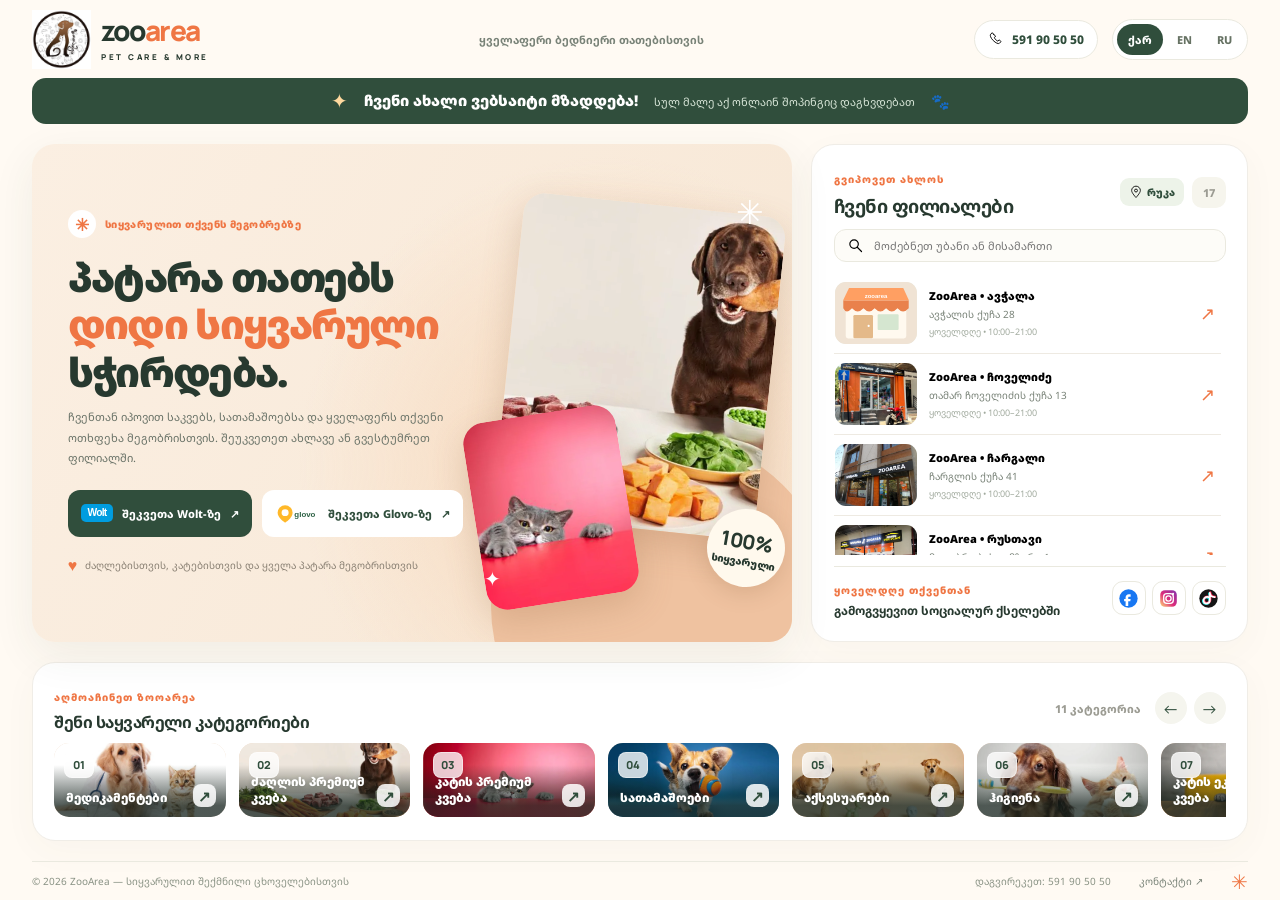
==== index.html @ 5a91c35e "mm" ====
<!doctype html>
<html lang="ka">
<head>
  <meta charset="UTF-8" />
  <meta name="viewport" content="width=device-width, initial-scale=1, viewport-fit=cover" />
  <meta name="theme-color" content="#fffaf3" />
  <meta name="description" content="ZooArea — ყველაფერი თქვენი შინაური ცხოველებისთვის. იპოვეთ ფილიალი და შეუკვეთეთ Wolt-ის ან Glovo-ს მეშვეობით." />
  <title>ZooArea • ზოოარეა — ახალი ვებსაიტი მზადდება</title>
  <link rel="icon" href="assets/img/favicon.svg" type="image/svg+xml" />
  <link rel="preconnect" href="https://fonts.googleapis.com" />
  <link rel="preconnect" href="https://fonts.gstatic.com" crossorigin />
  <link href="https://fonts.googleapis.com/css2?family=Manrope:wght@400;500;600;700;800&family=Noto+Sans+Georgian:wght@400;500;600;700;800;900&display=swap" rel="stylesheet" />
  <!-- Prioritize above-the-fold images. Other photos load only when visible. -->
  <link rel="preload" href="assets/categories/dog-premium.webp" as="image" type="image/webp" fetchpriority="high" />
  <link rel="preload" href="assets/brand/logo-transparent.webp" as="image" type="image/webp" />
  <link rel="stylesheet" href="assets/css/global.css" />
  <script src="assets/js/data.js" defer></script>
  <script src="assets/js/branch-photos.js" defer></script>
  <script src="assets/js/app.js" defer></script>
</head>
<body>
  <div class="preloader" id="preloader" role="status" aria-label="ZooArea იტვირთება">
    <div class="preloader-card"><img src="assets/brand/logo-transparent.webp" width="75" height="75" alt="" /><strong>zoo<span>area</span></strong><small data-i18n="loading">ბედნიერი თათები უკვე მოდიან...</small><div class="loading-track"><div class="loading-progress"></div></div></div>
  </div>
  <div class="page-shell" id="home">
    <!-- Header: old layout, genuine brand logo and preserved KA/EN/RU switcher. -->
    <header class="header">
      <a class="brand" href="#home" aria-label="ZooArea — მთავარი">
        <img class="brand-image" src="assets/brand/logo-transparent.webp" alt="ZooArea ლოგო" width="59" height="59" decoding="async" fetchpriority="high" />
        <span class="brand-name"><strong>zoo<span>area</span></strong><small>PET CARE & MORE</small></span>
      </a>
      <p class="header-caption" data-i18n="headerCaption">ყველაფერი ბედნიერი თათებისთვის</p>
      <div class="header-actions">
        <a class="header-phone" href="tel:+995591905050" aria-label="დაგვირეკეთ ნომერზე 591 90 50 50"><img src="assets/icons/phone.svg" alt="" class="ui-icon" /> <span>591 90 50 50</span></a>
        <div class="language" role="group" aria-label="Language">
          <button type="button" data-lang="ka" class="active" aria-pressed="true">ქარ</button>
          <button type="button" data-lang="en" aria-pressed="false">EN</button>
          <button type="button" data-lang="ru" aria-pressed="false">RU</button>
        </div>
      </div>
    </header>

    <!-- Announcement is now a dedicated prominent block, not a subtle header pill. -->
    <div class="announcement" role="status">
      <span class="announcement-icon" aria-hidden="true">✦</span>
      <strong data-i18n="announcement">ჩვენი ახალი ვებსაიტი მზადდება!</strong>
      <span class="announcement-detail" data-i18n="announcementDetail">სულ მალე აქ ონლაინ შოპინგიც დაგხვდებათ</span>
      <span class="announcement-paw" aria-hidden="true">🐾</span>
    </div>

    <main class="main" id="mainContent">
      <!-- Preserves the original old site's left hero / right branches composition. -->
      <section class="hero" aria-labelledby="heroTitle">
        <div class="hero-copy">
          <div class="eyebrow"><span class="eyebrow-symbol">✳</span><span data-i18n="eyebrow">სიყვარულით თქვენს მეგობრებზე</span></div>
          <h1 id="heroTitle" data-i18n-html="heroTitle">პატარა თათებს <em>დიდი სიყვარული</em> სჭირდება.</h1>
          <p class="lead" data-i18n="heroDescription">ჩვენთან იპოვით საკვებს, სათამაშოებსა და ყველაფერს თქვენი ოთხფეხა მეგობრისთვის. შეუკვეთეთ ახლავე ან გვესტუმრეთ ფილიალში.</p>
          <div class="delivery">
            <a class="cta cta-wolt" id="woltHero" href="https://wolt.com/ka/geo/tbilisi/brand/zooarea" target="_blank" rel="noopener noreferrer">
              <img class="wolt-logo" src="assets/icons/wolt.svg" alt="Wolt" loading="lazy" />
              <span data-i18n="woltOrder">შეკვეთა Wolt-ზე</span><span aria-hidden="true">↗</span>
            </a>
            <a class="cta cta-glovo" id="glovoHero" href="https://glovoapp.com/ka/ge/tbilisi/stores/zooarea-tbi" target="_blank" rel="noopener noreferrer">
              <img class="glovo-logo" src="assets/icons/glovo.svg" alt="Glovo" loading="lazy" />
              <span data-i18n="glovoOrder">შეკვეთა Glovo-ზე</span><span aria-hidden="true">↗</span>
            </a>
          </div>
          <div class="hero-note"><span aria-hidden="true">♥</span><span data-i18n="heroNote">ძაღლებისთვის, კატებისთვის და ყველა პატარა მეგობრისთვის</span></div>
        </div>
        <div class="hero-art" aria-label="ძაღლისა და კატის ფოტოები">
          <div class="hero-orb"></div>
          <img class="hero-dog" src="assets/categories/dog-premium.webp" alt="ძაღლი" loading="eager" decoding="async" fetchpriority="high" width="390" height="390" />
          <img class="hero-cat" src="assets/categories/cat-premium.webp" alt="კატა" loading="eager" decoding="async" width="390" height="390" />
          <span class="hero-star one" aria-hidden="true">✳</span>
          <span class="hero-star two" aria-hidden="true">✦</span>
          <div class="hero-sticker"><strong>100%</strong><small data-i18n="sticker">სიყვარული</small></div>
        </div>
      </section>

      <!-- Branches are no longer chips: each entry shows a photo, address and details. -->
      <aside class="directory" id="branches" aria-labelledby="branchesTitle">
        <div class="panel-heading">
          <div><span class="section-kicker" data-i18n="branchesKicker">გვიპოვეთ ახლოს</span><h2 id="branchesTitle" data-i18n="branchesTitle">ჩვენი ფილიალები</h2></div>
          <div class="directory-heading-actions"><button type="button" id="directoryMap" class="directory-map" data-i18n-title="viewMap" title="რუკის ნახვა"><img class="ui-icon" src="assets/icons/map.svg" alt="" /><span data-i18n="mapShort">რუკა</span></button><span id="branchCount" class="branch-count">21</span></div>
        </div>
        <label class="branch-search"><img src="assets/icons/search.svg" class="ui-icon" alt="" /><input id="branchSearch" type="search" autocomplete="off" data-i18n-placeholder="branchSearch" placeholder="მოძებნეთ უბანი ან მისამართი" aria-label="ფილიალის ძებნა" /></label>
        <div class="branch-scroll" id="branchList" tabindex="0" aria-label="ფილიალების ჩამონათვალი, შიდა სქროლით"></div>
        <div class="directory-bottom">
          <div><span class="section-kicker" data-i18n="socialKicker">ყოველდღე თქვენთან</span><h3 data-i18n="followUs">გამოგვყევით სოციალურ ქსელებში</h3></div>
          <div class="social-icons">
            <a href="https://www.facebook.com/zooarea.ge" id="facebook" target="_blank" rel="noopener noreferrer" aria-label="Facebook"><img src="assets/icons/facebook.svg" alt="" /></a>
            <a href="https://www.instagram.com/zooarea.ge/" id="instagram" target="_blank" rel="noopener noreferrer" aria-label="Instagram"><img src="assets/icons/instagram.svg" alt="" /></a>
            <a href="https://www.tiktok.com/@zooarea" id="tiktok" target="_blank" rel="noopener noreferrer" aria-label="TikTok"><img src="assets/icons/tiktok.svg" alt="" /></a>
          </div>
        </div>
      </aside>

      <!-- Replaces four demo products with all eleven supplied category photos. -->
      <section class="products" id="categories" aria-labelledby="categoriesTitle">
        <div class="panel-heading categories-heading">
          <div><span class="section-kicker" data-i18n="categoriesKicker">აღმოაჩინეთ ზოოარეა</span><h2 id="categoriesTitle" data-i18n="categoriesTitle">შენი საყვარელი კატეგორიები</h2></div>
          <div class="carousel-controls">
            <span class="categories-count" id="categoryCount">11 კატეგორია</span>
            <button type="button" id="categoryPrev" aria-label="წინა კატეგორიები">←</button>
            <button type="button" id="categoryNext" aria-label="შემდეგი კატეგორიები">→</button>
          </div>
        </div>
        <div class="category-track" id="categoryTrack" tabindex="0" aria-label="კატეგორიების ჰორიზონტალური სქროლი"></div>
      </section>
    </main>

    <footer class="footer">
      <span>© <span id="year"></span> ZooArea <span data-i18n="copyright">— სიყვარულით შექმნილი ცხოველებისთვის</span></span>
      <div class="footer-links"><a href="tel:+995591905050" data-i18n="phoneAction">დაგვირეკეთ: 591 90 50 50</a><button type="button" id="footerContact" data-i18n="contact">კონტაქტი ↗</button><span class="footer-paw">✳</span></div>
    </footer>

    <nav class="mobile-tabs" aria-label="მობილური ნავიგაცია">
      <button type="button" class="active" data-tab="home"><span aria-hidden="true">⌂</span><small data-i18n="tabHome">მთავარი</small></button>
      <button type="button" data-tab="categories"><img class="tab-icon" src="assets/icons/grid.svg" alt="" /><small data-i18n="tabCategories">კატეგორიები</small></button>
      <button type="button" data-tab="branches"><img class="tab-icon" src="assets/icons/map.svg" alt="" /><small data-i18n="tabBranches">ფილიალები</small></button>
      <button type="button" data-tab="contact"><img class="tab-icon" src="assets/icons/phone.svg" alt="" /><small data-i18n="tabContact">კონტაქტი</small></button>
    </nav>
    <section class="mobile-panel" id="mobilePanel" aria-labelledby="mobilePanelTitle" hidden>
      <div class="mobile-panel-head"><h2 id="mobilePanelTitle"></h2><button type="button" id="closeMobilePanel" aria-label="დახურვა">✕</button></div>
      <div id="mobilePanelBody" class="mobile-panel-body"></div>
    </section>
  </div>

  <!-- Decorative walking mascot: ignores pointer events and honors reduced-motion. -->
  <div class="mascot-path" aria-hidden="true"><div class="mascot-walker"><svg viewBox="0 0 130 98" aria-hidden="true">
<ellipse cx="62" cy="91" rx="50" ry="4" fill="#294338" opacity=".16"/>
<g class="dog-tail"><path d="M32 46 Q6 42 8 21" fill="none" stroke="#c58045" stroke-width="12" stroke-linecap="round"/><path d="M8 21q2-8 11-7" fill="none" stroke="#eaa660" stroke-width="5" stroke-linecap="round"/></g>
<g class="dog-leg leg-back"><rect x="35" y="67" width="13" height="24" rx="6" fill="#b97b45"/><ellipse cx="40" cy="88" rx="10" ry="5" fill="#a66639"/></g>
<g class="dog-leg leg-front"><rect x="81" y="68" width="13" height="24" rx="6" fill="#c78d4c"/><ellipse cx="90" cy="89" rx="10" ry="5" fill="#b8763c"/></g>
<ellipse cx="62" cy="58" rx="41" ry="28" fill="#d79a58"/><ellipse cx="67" cy="60" rx="26" ry="18" fill="#edb577" opacity=".9"/>
<path d="M86 36 105 21q15-1 20 12l-2 27q-8 19-25 15l-14-13Z" fill="#dfa76a"/>
<path d="M91 29q-14-15-21-3-2 19 14 24Z" fill="#a36b40"/><path d="M111 26q12-14 18-7 4 12-8 21Z" fill="#a36b40"/>
<ellipse cx="119" cy="55" rx="12" ry="8" fill="#f2c995"/><circle cx="126" cy="50" r="5" fill="#45362c"/>
<circle cx="109" cy="39" r="3.6" fill="#342922"/><circle cx="110" cy="38" r="1" fill="white"/>
<path d="m115 61 3 3 5-3" stroke="#6a4733" stroke-width="2" fill="none" stroke-linecap="round"/>
<path d="M86 43q9 9 13 21" stroke="#428b75" stroke-width="6" stroke-linecap="round"/><circle cx="96" cy="58" r="6" fill="#f4c75d" stroke="#dbaf35" stroke-width="1.5"/><path d="M94 58h4" stroke="#b18a29" stroke-width="1.5"/>
<g class="dog-leg leg-back"><path d="M48 74v15" stroke="#c18a4f" stroke-width="11" stroke-linecap="round"/></g>
<g class="dog-leg leg-front"><path d="M83 75v14" stroke="#dba164" stroke-width="11" stroke-linecap="round"/></g>
</svg></div></div>
  <!-- Multiple photos are shown here after they are added to assets/branches/{id}. -->
  <dialog id="branchDialog" class="branch-dialog" aria-labelledby="dialogTitle">
    <button type="button" class="dialog-close" id="closeBranchDialog" aria-label="დახურვა">✕</button>
    <div class="dialog-photo"><img id="dialogImage" alt="ფილიალის ფოტო" /><button type="button" class="gallery-arrow gallery-prev" id="photoPrev" aria-label="წინა ფოტო">‹</button><button type="button" class="gallery-arrow gallery-next" id="photoNext" aria-label="შემდეგი ფოტო">›</button><span id="photoCount"></span></div>
    <div class="dialog-thumbs" id="dialogThumbs" aria-label="ფილიალის ფოტოგალერეა"></div>
    <div class="dialog-copy"><span class="section-kicker" data-i18n="branchDetail">ZOOAREA • ფილიალი</span><h2 id="dialogTitle"></h2><p id="dialogAddress"></p><p class="dialog-photo-note" id="photoNotice" hidden></p><div class="dialog-actions"><button type="button" id="toggleInlineMap" class="inline-map-button" aria-expanded="false" aria-controls="dialogMapPanel"><img src="assets/icons/map.svg" class="ui-icon" alt="" /><span data-i18n="mapPreview">რუკის ჩვენება</span></button><a id="dialogMap" href="#" target="_blank" rel="noopener noreferrer" data-i18n="openMap">Google Maps ↗</a><a id="dialogPhone" href="#" data-i18n="callBranch">დარეკვა ↗</a></div><div class="inline-map-panel" id="dialogMapPanel" hidden><iframe id="dialogMapFrame" title="Google Maps — ფილიალის მდებარეობა" loading="lazy" referrerpolicy="no-referrer-when-downgrade" allowfullscreen></iframe><p data-i18n="mapHint">თუ რუკა არ ჩაიტვირთა, გახსენით Google Maps ბმულით.</p></div><small id="dialogHours">ყოველდღე • 10:00–21:00</small></div>
  </dialog>
  <dialog id="categoryDialog" class="category-dialog" aria-labelledby="categoryDialogTitle">
    <button type="button" id="closeCategoryDialog" class="dialog-close" aria-label="დახურვა">✕</button>
    <img id="categoryDialogImage" class="category-dialog-image" alt="" loading="lazy" decoding="async" />
    <div class="category-dialog-copy"><span class="section-kicker" data-i18n="categoriesKicker">აღმოაჩინეთ ზოოარეა</span><h2 id="categoryDialogTitle"></h2><p data-i18n="categoryDescription">შეარჩიეთ პროდუქცია ჩვენს ფილიალებში ან მიტანის პლატფორმებზე.</p><div class="category-dialog-actions"><a id="categoryWoltLink" target="_blank" rel="noopener noreferrer" data-i18n="orderWolt">Wolt-ზე</a><a id="categoryGlovoLink" target="_blank" rel="noopener noreferrer" data-i18n="orderGlovo">Glovo-ზე</a></div></div>
  </dialog>
  <dialog id="contactDialog" class="contact-dialog" aria-labelledby="contactTitle">
    <button type="button" class="dialog-close" id="closeContactDialog" aria-label="დახურვა">✕</button>
    <span class="section-kicker">ZOOAREA</span><h2 id="contactTitle" data-i18n="contactTitle">დაგვიკავშირდით</h2>
    <p data-i18n="contactDescription">შეგიძლიათ დაგვიკავშირდეთ, მოგვწეროთ ან შეუკვეთოთ სასურველი პროდუქტები.</p>
    <div class="contact-hours"><img class="ui-icon" src="assets/icons/clock.svg" alt="" /><span data-i18n="contactHours">ფილიალების სამუშაო საათები: ყოველდღე 10:00–21:00</span></div>
    <div id="contactLinks" class="contact-links"></div>
  </dialog>
</body>
</html>
---- assets/css/global.css ----
/*
 * ZooArea landing page — global theme and component styles.
 * Change colors, fonts and radii here. Plain CSS-compatible SCSS: no build needed.
 * After editing this file, run: cp assets/scss/global.scss assets/css/global.css
 */
:root {
  --cream: #fffaf3;
  --paper: #ffffff;
  --ink: #27392f;
  --muted: #788277;
  --orange: #fa9b62;
  --orange-deep: #ef7644;
  --green: #304e3c;
  --mint: #e4f1df;
  --line: #eae9df;
  --soft-peach: #f9e9d9;
  --shadow: 0 14px 44px rgba(47, 68, 45, .075);
  --radius: 23px;
  --font: 'Noto Sans Georgian', 'Manrope', sans-serif;
  --space: clamp(13px, 1.55vw, 25px);
}

/* Reset, focus and one-screen dashboard frame */
* { box-sizing: border-box; }
html, body { width: 100%; height: 100%; margin: 0; overflow: hidden; }
body { background: #e9eade; color: var(--ink); font-family: var(--font); -webkit-font-smoothing: antialiased; }
button, input { font: inherit; }
button { border: none; cursor: pointer; }
a { color: inherit; text-decoration: none; }
button:focus-visible, a:focus-visible, input:focus-visible, [tabindex]:focus-visible {
  outline: 3px solid var(--orange-deep);
  outline-offset: 2px;
}
[hidden] { display: none !important; }
.page-shell {
  width: min(1760px, 100%);
  height: 100dvh;
  min-height: 0;
  margin: 0 auto;
  padding: 0 clamp(15px, 2.5vw, 44px);
  display: flex;
  flex-direction: column;
  overflow: hidden;
  background: var(--cream);
  box-shadow: var(--shadow);
}

/* Brand and top-level status */
.header {
  height: 78px;
  flex: 0 0 78px;
  display: flex;
  align-items: center;
  justify-content: space-between;
  gap: 16px;
}
.brand { display: flex; align-items: center; gap: 10px; min-width: 0; }
.brand-image { width: 59px; height: 59px; object-fit: contain; flex: 0 0 auto; }
.brand-name { display: flex; flex-direction: column; }
.brand-name strong {
  font-family: 'Manrope', sans-serif;
  font-size: 28px;
  font-weight: 800;
  letter-spacing: -1.9px;
  line-height: 1;
}
.brand-name strong span { color: var(--orange-deep); }
.brand-name small { font: 800 8px 'Manrope', sans-serif; letter-spacing: 2.5px; margin-top: 7px; }
.header-caption { margin: 0; font-size: 11px; font-weight: 700; color: var(--muted); }
.header-actions { display: flex; align-items: center; gap: 14px; }
.header-phone {
  font-size: 12px;
  font-weight: 800;
  color: var(--green);
  border: 1px solid var(--line);
  border-radius: 22px;
  background: white;
  padding: 10px 13px;
  white-space: nowrap;
}
.language { display: flex; gap: 3px; padding: 4px; border-radius: 22px; border: 1px solid var(--line); background: white; }
.language button { padding: 8px 11px; background: transparent; color: #667263; border-radius: 18px; font-size: 11px; font-weight: 800; }
.language button.active { background: var(--green); color: white; }
.announcement {
  background: var(--green);
  color: white;
  flex: 0 0 auto;
  min-height: 46px;
  padding: 10px 20px;
  border-radius: 14px;
  display: flex;
  align-items: center;
  justify-content: center;
  gap: 16px;
  text-align: center;
}
.announcement-icon { color: #ffd99f; font-size: 20px; line-height: 1; }
.announcement strong { font-size: clamp(12px, 1.16vw, 18px); font-weight: 900; line-height: 1.3; }
.announcement-detail { font-size: 11px; color: #d8e6d8; }
.announcement-paw { font-size: 15px; }

/* Main layout, unchanged concept from the first version */
.main {
  flex: 1;
  min-height: 0;
  display: grid;
  grid-template-columns: minmax(0, 1.27fr) minmax(315px, .73fr);
  grid-template-rows: minmax(0, 1fr) minmax(165px, .36fr);
  gap: var(--space);
  padding: var(--space) 0;
}
.hero {
  min-width: 0;
  min-height: 0;
  border-radius: var(--radius);
  background: linear-gradient(120deg, #fbefe2 0%, #f7e4d3 100%);
  box-shadow: var(--shadow);
  position: relative;
  overflow: hidden;
  display: flex;
  align-items: center;
}
.hero-copy { width: 61%; min-width: 0; padding: 24px 0 24px clamp(23px, 2.8vw, 49px); z-index: 2; position: relative; }
.eyebrow, .section-kicker {
  color: var(--orange-deep);
  text-transform: uppercase;
  font-size: 10px;
  letter-spacing: 1px;
  font-weight: 900;
}
.eyebrow { display: flex; align-items: center; gap: 9px; letter-spacing: .4px; }
.eyebrow-symbol {
  display: grid;
  place-items: center;
  width: 28px;
  height: 28px;
  background: white;
  border-radius: 50%;
  font-size: 17px;
}
.hero h1 {
  font-size: clamp(30px, 3.13vw, 60px);
  font-weight: 900;
  line-height: 1.18;
  letter-spacing: -1.7px;
  margin: 15px 0 12px;
  max-width: 670px;
}
.hero h1 em { color: var(--orange-deep); font-style: normal; }
.lead { color: #6a7368; font-size: clamp(11px, .87vw, 14px); line-height: 1.85; margin: 0; max-width: 385px; }
.delivery { display: flex; flex-wrap: wrap; gap: 10px; margin-top: 21px; }
.cta {
  min-height: 47px;
  padding: 8px 13px;
  border-radius: 12px;
  display: inline-flex;
  align-items: center;
  justify-content: center;
  gap: 9px;
  font-size: 11px;
  font-weight: 800;
  transition: transform .2s, box-shadow .2s;
  white-space: nowrap;
}
.cta:hover { transform: translateY(-2px); box-shadow: 0 8px 20px #344b3525; }
.cta-wolt { color: white; background: var(--green); }
.cta-glovo { color: var(--green); background: white; }
.cta img { width: 32px; height: 29px; flex: 0 0 32px; object-fit: contain; }
.cta .wolt-logo { border-radius: 7px; }
.cta .glovo-logo { width: 44px; height: 23px; flex-basis: 44px; }
.logo-fallback { font-size: 15px; font-family: 'Manrope', sans-serif; letter-spacing: -.5px; }
.hero-note { display: flex; align-items: center; gap: 8px; color: #887f72; font-size: 10px; margin-top: 17px; }
.hero-note > span:first-child { color: var(--orange-deep); font-size: 16px; }
.hero-art { position: absolute; width: 45%; height: 100%; right: 0; top: 0; z-index: 1; pointer-events: none; }
.hero-orb { position: absolute; width: 100%; aspect-ratio: 1; right: -12%; bottom: -27%; background: #efc2a0; border-radius: 50%; }
.hero-dog, .hero-cat { position: absolute; object-fit: cover; border-radius: 22px; box-shadow: 0 12px 35px #8d5f3d3b; }
.hero-dog { z-index: 2; width: 77%; height: 65%; right: 6%; top: 12%; transform: rotate(6deg); object-position: 76% center; }
.hero-cat { z-index: 3; width: 45%; height: 38%; left: 7%; bottom: 8%; transform: rotate(-9deg); object-position: 65% center; }
.hero-star { position: absolute; z-index: 4; color: white; }
.hero-star.one { top: 9%; right: 8%; font-size: 33px; }
.hero-star.two { bottom: 10%; left: 10%; font-size: 20px; }
.hero-sticker {
  position: absolute;
  z-index: 5;
  right: 2%;
  bottom: 11%;
  width: 78px;
  height: 78px;
  border-radius: 50%;
  display: flex;
  justify-content: center;
  align-items: center;
  flex-direction: column;
  transform: rotate(10deg);
  background: #fff9ed;
  box-shadow: 0 6px 22px #7d563332;
}
.hero-sticker strong { font: 900 20px 'Manrope', sans-serif; }
.hero-sticker small { font-size: 10px; font-weight: 900; }

/* Right directory: photo thumbnails with internal vertical scrolling */
.directory, .products {
  min-height: 0;
  overflow: hidden;
  background: var(--paper);
  border: 1px solid #f0ede7;
  border-radius: var(--radius);
  padding: clamp(15px, 1.65vw, 29px);
  box-shadow: 0 10px 35px #474d3a09;
}
.directory { display: flex; flex-direction: column; gap: 11px; }
.panel-heading { display: flex; justify-content: space-between; align-items: center; gap: 10px; }
.panel-heading h2 { font-size: clamp(16px, 1.45vw, 25px); line-height: 1.3; margin: 6px 0 0; letter-spacing: -.5px; }
.branch-count, .categories-count { font-size: 11px; color: #9c9c93; font-weight: 800; }
.branch-count { background: #f6f5ed; border-radius: 10px; padding: 8px 11px; }
.branch-search { display: flex; align-items: center; gap: 8px; border: 1px solid var(--line); border-radius: 12px; padding: 7px 12px; flex: 0 0 auto; background: #fdfcf8; }
.branch-search > span { color: var(--orange-deep); font-size: 22px; line-height: 1; }
.branch-search input { background: transparent; min-width: 0; width: 100%; outline: 0; border: 0; color: var(--ink); font-size: 11px; }
.branch-scroll { min-height: 0; flex: 1; overflow: auto; overscroll-behavior: contain; padding-right: 5px; scrollbar-width: thin; scrollbar-color: #e8c0a1 #fff; }
.branch-card {
  width: 100%;
  min-height: 78px;
  display: flex;
  align-items: center;
  gap: 12px;
  padding: 9px 6px 9px 1px;
  text-align: left;
  background: white;
  border-bottom: 1px solid #eeeae2;
}
.branch-card:hover { background: #fffaf5; }
.branch-picture { display: block; width: 82px; height: 62px; flex: 0 0 82px; overflow: hidden; border-radius: 11px; background: #e7ede3; }
.branch-picture img { width: 100%; height: 100%; display: block; object-fit: cover; }
.branch-card-info { flex: 1; min-width: 0; display: block; }
.branch-card-info strong { display: block; font-size: 11px; line-height: 1.4; font-weight: 900; overflow: hidden; text-overflow: ellipsis; white-space: nowrap; }
.branch-address { display: block; font-size: 10px; color: var(--muted); margin: 4px 0; overflow: hidden; text-overflow: ellipsis; white-space: nowrap; }
.branch-card-info small { display: block; font-size: 9px; color: #a1aa9e; }
.branch-card-arrow { font-size: 18px; color: var(--orange-deep); }
.empty-state { font-size: 12px; color: var(--muted); line-height: 1.7; }
.directory-bottom { display: flex; align-items: center; justify-content: space-between; border-top: 1px solid var(--line); padding-top: 10px; gap: 10px; }
.directory-bottom h3 { margin: 4px 0 0; font-size: 12px; line-height: 1.4; }
.social-icons { display: flex; gap: 6px; }
.social-icons a { flex: 0 0 30px; height: 30px; width: 30px; display: grid; place-items: center; border: 1px solid var(--line); border-radius: 10px; color: var(--green); font-size: 17px; }
.social-icons a:hover { color: white; background: var(--orange-deep); }

/* Bottom category carousel, with user-provided photos */
.products { grid-column: 1 / -1; display: flex; flex-direction: column; gap: 10px; }
.categories-heading h2 { font-size: clamp(15px, 1.26vw, 21px); }
.carousel-controls { display: flex; gap: 7px; align-items: center; }
.categories-count { margin-right: 7px; }
.carousel-controls button { background: #f5f5ee; border-radius: 50%; width: 32px; height: 32px; font-size: 17px; color: var(--green); }
.carousel-controls button:hover { background: #e9eee5; }
.category-track { display: flex; min-width: 0; min-height: 0; flex: 1; gap: 12px; overflow-x: auto; overflow-y: hidden; scroll-snap-type: x mandatory; scrollbar-width: thin; scrollbar-color: #f0c9a5 transparent; padding-bottom: 2px; }
.category-card { position: relative; flex: 0 0 clamp(152px, 13.4vw, 215px); min-width: 0; border-radius: 15px; overflow: hidden; background: #f9eee6; scroll-snap-align: start; }
.category-card img { width: 100%; height: 100%; display: block; object-fit: cover; transition: transform .3s; }
.category-card:hover img { transform: scale(1.05); }
.category-card::after { content: ''; position: absolute; inset: 43% 0 0; background: linear-gradient(transparent, rgba(22, 32, 23, .76)); pointer-events: none; }
.category-name { position: absolute; bottom: 9px; left: 11px; right: 11px; color: white; font-size: 11px; font-weight: 900; line-height: 1.35; z-index: 1; text-shadow: 0 1px 4px #14271b40; }

/* Footer and mobile navigation */
.footer { flex: 0 0 39px; display: flex; justify-content: space-between; align-items: center; gap: 12px; border-top: 1px solid var(--line); font-size: 10px; color: #899284; }
.footer-links { display: flex; gap: 22px; align-items: center; }
.footer-links button { background: transparent; color: var(--muted); font-size: 10px; }
.footer-links a:hover, .footer-links button:hover { color: var(--orange-deep); }
.footer-paw { color: var(--orange-deep); font-size: 20px; }
.mobile-tabs, .mobile-panel { display: none; }

/* Detailed store photos dialog */
.branch-dialog, .contact-dialog {
  position: fixed;
  padding: 0;
  border: 0;
  width: min(670px, calc(100% - 28px));
  max-height: min(90dvh, 850px);
  overflow-y: auto;
  border-radius: 23px;
  color: var(--ink);
  background: var(--cream);
  box-shadow: 0 28px 95px #15291c60;
}
.branch-dialog::backdrop, .contact-dialog::backdrop { background: rgba(26, 44, 33, .65); backdrop-filter: blur(5px); }
.dialog-close { position: absolute; top: 13px; right: 14px; z-index: 4; width: 35px; height: 35px; border-radius: 50%; background: white; font-size: 16px; box-shadow: 0 5px 12px #26351b25; }
.dialog-photo { position: relative; height: clamp(200px, 34vh, 340px); background: #edf0e6; overflow: hidden; }
.dialog-photo > img { width: 100%; height: 100%; display: block; object-fit: cover; }
.dialog-photo > span { position: absolute; bottom: 12px; right: 16px; color: var(--ink); font-size: 11px; font-weight: 800; background: white; border-radius: 18px; padding: 6px 12px; }
.gallery-arrow { position: absolute; top: 50%; transform: translateY(-50%); width: 38px; height: 38px; background: #fffef7e8; border-radius: 50%; font-size: 26px; z-index: 2; }
.gallery-prev { left: 11px; }
.gallery-next { right: 11px; }
.dialog-thumbs { display: flex; align-items: center; gap: 9px; overflow-x: auto; padding: 13px 23px 2px; }
.gallery-thumb { flex: 0 0 85px; height: 64px; overflow: hidden; border-radius: 11px; border: 3px solid transparent; padding: 0; background: #f1efe8; }
.gallery-thumb.selected { border-color: var(--orange-deep); }
.gallery-thumb img { width: 100%; height: 100%; display: block; object-fit: cover; }
.dialog-copy { padding: 18px 25px 26px; }
.dialog-copy h2 { font-size: clamp(20px, 2.4vw, 27px); margin: 6px 0 7px; }
.dialog-copy > p { color: var(--muted); font-size: 13px; line-height: 1.6; margin: 0 0 13px; }
.dialog-copy .dialog-photo-note { background: #fff0df; color: #806247; padding: 9px 12px; border-radius: 10px; font-size: 11px; }
.dialog-actions { display: flex; gap: 10px; flex-wrap: wrap; margin: 15px 0; }
.dialog-actions a { background: var(--green); color: white; font-size: 12px; font-weight: 800; padding: 12px 15px; border-radius: 10px; }
.dialog-actions a:last-child { background: white; color: var(--green); border: 1px solid var(--line); }
.dialog-copy small { color: var(--muted); font-size: 11px; }
.contact-dialog { padding: 26px; width: min(480px, calc(100% - 28px)); }
.contact-dialog h2 { margin: 8px 0; font-size: 25px; }
.contact-dialog > p { font-size: 13px; color: var(--muted); line-height: 1.75; }
.contact-links { display: grid; gap: 8px; }
.contact-link { border: 1px solid var(--line); border-radius: 12px; padding: 12px 15px; font-size: 12px; font-weight: 800; background: white; }
.contact-link:hover { background: #f7e9dc; }

/* Medium desktops */
@media (max-width: 1220px) {
  .main { grid-template-columns: minmax(0, 1.12fr) minmax(305px, .88fr); }
  .hero-copy { width: 67%; }
  .hero-art { width: 43%; }
  .hero h1 { font-size: clamp(28px, 3.1vw, 44px); }
  .cta { font-size: 10px; padding: 8px 10px; gap: 6px; }
  .hero-dog { width: 88%; right: -6%; }
  .hero-cat { width: 54%; left: 2%; }
  .directory { padding: 17px; }
}

/* Low desktop screens still remain one-screen, with internal lists. */
@media (min-width: 901px) and (max-height: 740px) {
  .header { height: 62px; flex-basis: 62px; }
  .brand-image { height: 46px; width: 46px; }
  .brand-name strong { font-size: 24px; }
  .announcement { min-height: 38px; padding: 7px 15px; }
  .main { grid-template-rows: minmax(0, 1fr) minmax(129px, .36fr); gap: 11px; padding: 11px 0; }
  .hero h1 { font-size: clamp(27px, 2.8vw, 42px); margin: 9px 0 8px; }
  .hero-copy { padding-top: 12px; padding-bottom: 12px; }
  .delivery { margin-top: 12px; }
  .hero-note { display: none; }
  .products { padding: 12px 15px; gap: 8px; }
  .directory { gap: 7px; }
  .directory-bottom { padding-top: 7px; }
  .footer { flex-basis: 29px; }
}

/* Tablets: switch to first version's mobile navigation and overlay panels. */
@media (max-width: 900px) {
  .page-shell { padding: 0 18px; }
  .header-caption, .header-phone { display: none; }
  .header { flex-basis: 69px; height: 69px; }
  .main { display: flex; flex-direction: column; gap: 12px; padding: 12px 0 0; }
  .directory { display: none; }
  .hero { flex: 1; }
  .hero-copy { width: 61%; padding-left: 35px; }
  .hero-art { width: 43%; }
  .hero h1 { font-size: clamp(31px, 5vw, 52px); }
  .hero-note { display: none; }
  .products { flex: 0 0 155px; padding: 13px 17px; }
  .category-card { flex-basis: 166px; }
  .footer { flex: 0 0 28px; }
  .footer-links { display: none; }
  .mobile-tabs {
    flex: 0 0 67px;
    margin: 0 -18px;
    display: grid;
    grid-template-columns: repeat(4, 1fr);
    align-items: center;
    border-top: 1px solid var(--line);
    padding: 3px 18px max(3px, env(safe-area-inset-bottom));
  }
  .mobile-tabs button { display: flex; flex-direction: column; gap: 3px; align-items: center; justify-content: center; background: transparent; color: #98a398; }
  .mobile-tabs button span { font-size: 21px; line-height: 1; }
  .mobile-tabs button small { font-size: 9px; font-weight: 900; }
  .mobile-tabs button.active { color: var(--orange-deep); }
  .mobile-panel:not([hidden]) {
    z-index: 11;
    position: fixed;
    inset: 125px 0 68px;
    display: flex;
    flex-direction: column;
    background: var(--cream);
    padding: 22px clamp(18px, 5vw, 50px);
    min-height: 0;
  }
  .mobile-panel-head { display: flex; justify-content: space-between; align-items: center; margin-bottom: 15px; }
  .mobile-panel-head h2 { font-size: 23px; margin: 0; }
  .mobile-panel-head button { height: 34px; width: 34px; border-radius: 50%; background: #f0ede5; }
  .mobile-panel-body { min-height: 0; overflow-y: auto; overscroll-behavior: contain; flex: 1; }
  .mobile-search { width: 100%; border: 1px solid var(--line); background: white; padding: 13px; border-radius: 13px; margin-bottom: 9px; font-size: 12px; }
  .mobile-branch-list .branch-card { padding: 11px 7px; }
  .mobile-category-grid { display: grid; grid-template-columns: repeat(3, minmax(0, 1fr)); gap: 12px; padding: 0 0 20px; }
  .mobile-category { position: relative; border-radius: 14px; overflow: hidden; aspect-ratio: 1.33; background: #ede9e1; }
  .mobile-category img { width: 100%; height: 100%; object-fit: cover; }
  .mobile-category::after { content: ''; position: absolute; inset: 45% 0 0; background: linear-gradient(transparent, #1b281dc2); }
  .mobile-category .category-name { font-size: 12px; }
  .mobile-panel-body > .contact-link { display: block; margin-bottom: 10px; }
}

@media (min-width: 621px) and (max-width: 900px) and (max-height: 800px) {
  .hero-copy { padding-top: 11px; padding-bottom: 11px; }
  .hero h1 { margin: 10px 0; }
}
@media (min-width: 621px) and (max-width: 900px) and (max-height: 710px) {
  .products { display: none; }
}

/* Phones: retain old one-screen hero and navigation. */
@media (max-width: 620px) {
  .page-shell { padding: 0 14px; }
  .header { height: 61px; flex-basis: 61px; }
  .brand-image { height: 48px; width: 48px; }
  .brand-name strong { font-size: 23px; }
  .brand-name small { font-size: 6px; letter-spacing: 1.9px; margin-top: 5px; }
  .language button { padding: 7px 8px; font-size: 10px; }
  .announcement { border-radius: 12px; min-height: 55px; gap: 7px; padding: 9px; flex-wrap: wrap; }
  .announcement strong { font-size: 12px; }
  .announcement-detail { width: 100%; font-size: 9px; order: 3; }
  .announcement-paw { display: none; }
  .main { padding-top: 10px; min-height: 0; gap: 0; }
  .hero { flex: 1; align-items: flex-start; border-radius: 20px; }
  .hero-copy { width: 100%; padding: clamp(16px, 3.5vh, 30px) 22px 10px; z-index: 5; }
  .eyebrow { font-size: 9px; }
  .hero h1 { font-size: clamp(28px, 7.8vw, 42px); letter-spacing: -1.2px; max-width: 370px; line-height: 1.19; margin: 11px 0; }
  .lead { font-size: 11px; line-height: 1.6; max-width: 360px; }
  .delivery { margin-top: 14px; gap: 7px; }
  .cta { min-height: 40px; padding: 7px 9px; font-size: 10px; }
  .cta img { width: 23px; height: 23px; flex-basis: 23px; }
  .cta .glovo-logo { width: 31px; flex-basis: 31px; }
  .hero-note { display: none; }
  .hero-art { width: 88%; height: 43%; right: -4%; top: auto; bottom: 0; }
  .hero-orb { bottom: -80%; right: -3%; }
  .hero-dog { width: 62%; height: 85%; top: 3%; right: 14%; }
  .hero-cat { width: 45%; height: 63%; left: 0; bottom: -1%; }
  .hero-sticker { height: 53px; width: 53px; bottom: 17%; right: 3%; }
  .hero-sticker strong { font-size: 14px; }
  .hero-sticker small { font-size: 8px; }
  .hero-star.one { font-size: 23px; }
  .hero-star.two { display: none; }
  .products { display: none; }
  .footer { height: 27px; flex-basis: 27px; font-size: 9px; border: 0; }
  .mobile-tabs { flex-basis: 66px; margin: 0 -14px; padding: 3px 14px max(3px, env(safe-area-inset-bottom)); }
  .mobile-panel:not([hidden]) { inset: 117px 0 66px; padding: 19px 17px 10px; }
  .mobile-category-grid { grid-template-columns: repeat(2, minmax(0, 1fr)); gap: 10px; }
  .mobile-category { aspect-ratio: 1.32; }
  .mobile-category .category-name { font-size: 11px; }
  .branch-dialog, .contact-dialog { max-height: 85dvh; }
  .dialog-photo { height: 210px; }
  .dialog-copy { padding: 17px 20px 22px; }
}

@media (max-width: 620px) and (max-height: 730px) {
  .hero-copy { padding-top: 13px; }
  .hero h1 { font-size: clamp(26px, 7vw, 35px); margin: 8px 0; }
  .lead { font-size: 10px; }
  .delivery { margin-top: 9px; }
  .hero-art { height: 38%; }
}
@media (max-width: 620px) and (max-height: 560px) {
  .hero-art { opacity: .26; }
  .hero-copy { padding-top: 9px; }
  .hero h1 { font-size: 25px; }
  .announcement { min-height: 43px; }
  .announcement-detail { display: none; }
  .mobile-panel:not([hidden]) { top: 105px; }
}
@media (prefers-reduced-motion: reduce) {
  *, *::before, *::after { scroll-behavior: auto !important; transition: none !important; }
}

/* -----------------------------------------------------------
 * 2026 interactive enhancements: icons, maps, micro-interactions
 * All styles are intentionally valid CSS and SCSS without build.
 * ----------------------------------------------------------- */
.ui-icon { width: 17px; height: 17px; display: inline-block; vertical-align: middle; flex: 0 0 auto; }
.header-phone { display: flex; align-items: center; gap: 7px; transition: border-color .2s, transform .2s, background .2s; }
.header-phone:hover { border-color: var(--orange); background: var(--soft-peach); transform: translateY(-2px); }
.brand { transition: transform .3s ease; }
.brand:hover { transform: translateY(-2px); }
.brand-image { transition: transform .5s ease; }
.brand:hover .brand-image { transform: rotate(-7deg); }
.announcement { position: relative; isolation: isolate; overflow: hidden; }
.announcement::after { content: ''; position: absolute; top: -80%; bottom: -80%; left: -40%; width: 22%; transform: rotate(25deg); background: linear-gradient(90deg, transparent, #ffffff1b, transparent); animation: announcement-shine 11s ease-in-out infinite; pointer-events: none; z-index: -1; }
@keyframes announcement-shine { 0%, 76% { left: -40%; } 94%, 100% { left: 130%; } }
.hero { background: radial-gradient(circle at 76% 65%, #f7d8bb 0%, transparent 47%), linear-gradient(120deg, #fbefe2 0%, #f7e7d5 100%); }
.hero-dog { animation: hero-dog-float 7s ease-in-out infinite; }
.hero-cat { animation: hero-cat-float 8s ease-in-out infinite; }
@keyframes hero-dog-float { 0%, 100% { transform: rotate(6deg) translateY(0); } 50% { transform: rotate(5deg) translateY(-7px); } }
@keyframes hero-cat-float { 0%, 100% { transform: rotate(-9deg) translateY(0); } 50% { transform: rotate(-7deg) translateY(6px); } }
.eyebrow-symbol { animation: paw-pulse 5.5s ease-in-out infinite; }
@keyframes paw-pulse { 0%, 90%, 100% { transform: scale(1); } 95% { transform: scale(1.12) rotate(15deg); } }
.cta { transition: transform .25s ease, box-shadow .25s ease, filter .25s ease; }
.cta:hover { transform: translateY(-3px); box-shadow: 0 14px 24px #344b3529; filter: saturate(1.08); }
.cta:active { transform: translateY(-1px) scale(.985); }
.directory-heading-actions { display: flex; align-items: center; gap: 8px; }
.directory-map { display: flex; align-items: center; justify-content: center; gap: 4px; padding: 7px 9px; border-radius: 9px; color: var(--green); background: #edf3e9; font-size: 10px; font-weight: 900; white-space: nowrap; transition: background .2s, transform .2s; }
.directory-map .ui-icon { width: 14px; height: 14px; }
.directory-map:hover { background: #dbe9d5; transform: translateY(-2px); }
.branch-search .ui-icon { width: 17px; height: 17px; }
.branch-search:focus-within { border-color: #e8aa7c; box-shadow: 0 0 0 3px #f9dcc288; }
.branch-card { transition: background .25s, padding-left .25s; }
.branch-card:hover, .branch-card:focus-visible { background: #fff7ef; padding-left: 5px; }
.branch-picture img { transition: transform .45s ease; }
.branch-card:hover .branch-picture img { transform: scale(1.09); }
.branch-card-arrow { transition: transform .25s ease; }
.branch-card:hover .branch-card-arrow { transform: translate(3px, -2px); }
.social-icons a { border-radius: 11px; width: 34px; height: 34px; flex-basis: 34px; transition: transform .25s ease, box-shadow .25s ease, background .25s ease; }
.social-icons a img { display: block; width: 21px; height: 21px; }
.social-icons a:hover { transform: translateY(-3px) rotate(-4deg); box-shadow: 0 7px 14px #29412e20; background: #fff3ec; }
.social-icons a:active { transform: translateY(-1px) scale(.95); }
.carousel-controls button { transition: transform .2s, background .2s, color .2s; }
.carousel-controls button:hover { transform: scale(1.1); background: var(--green); color: white; }
.category-track { gap: 13px; scroll-padding-left: 2px; }
.category-card, .mobile-category { cursor: pointer; border: 0; padding: 0; display: block; text-align: left; isolation: isolate; }
.category-card { background: #f2dac5; transition: box-shadow .3s, transform .3s; }
.category-card img, .mobile-category img { display: block; width: 100%; height: 100%; object-fit: cover; transition: transform .55s cubic-bezier(.22, 1, .36, 1), filter .35s; }
.category-card:hover, .category-card:focus-visible { transform: translateY(-3px); box-shadow: 0 8px 22px #2e3b3031; }
.category-card:hover img, .mobile-category:hover img { transform: scale(1.105) rotate(1.2deg); filter: saturate(1.11); }
.category-card::after, .mobile-category::after { content: ''; position: absolute; z-index: 0; inset: 30% 0 0; background: linear-gradient(transparent 0%, #15221dc0 78%); pointer-events: none; }
.category-index { position: absolute; z-index: 2; top: 9px; left: 10px; display: grid; place-items: center; height: 26px; min-width: 30px; border: 1px solid #ffffff70; border-radius: 8px; background: #ffffffc8; color: var(--green); font: 800 11px 'Manrope', sans-serif; backdrop-filter: blur(7px); }
.category-name { bottom: 11px; left: 12px; right: 35px; font-size: 12px; line-height: 1.35; }
.category-arrow { position: absolute; z-index: 2; bottom: 10px; right: 10px; display: grid; place-items: center; width: 23px; height: 23px; border-radius: 8px; background: #ffffffdb; font-size: 15px; font-weight: 900; color: var(--green); transition: background .2s, transform .25s, color .2s; }
.category-card:hover .category-arrow, .mobile-category:hover .category-arrow { transform: translate(2px,-2px); background: var(--orange-deep); color: white; }

/* Lazy Google Maps: iframe has no src until clicked inside a store dialog. */
.dialog-actions .inline-map-button { display: inline-flex; align-items: center; justify-content: center; gap: 7px; padding: 11px 13px; background: var(--orange-deep); color: white; border-radius: 10px; font-weight: 800; font-size: 12px; transition: transform .22s, filter .22s; }
.dialog-actions .inline-map-button:hover { transform: translateY(-2px); filter: brightness(1.08); }
.dialog-actions .inline-map-button .ui-icon { filter: brightness(0) invert(1); }
.dialog-actions a { display: inline-flex; align-items: center; transition: transform .22s, box-shadow .22s; }
.dialog-actions a:hover { transform: translateY(-2px); box-shadow: 0 8px 18px #304e3c23; }
.inline-map-panel { margin: 13px 0 16px; border: 1px solid var(--line); border-radius: 14px; overflow: hidden; background: #f4f3e9; }
.inline-map-panel iframe { display: block; height: clamp(205px, 33vh, 280px); width: 100%; border: 0; background: #e6e9dd; }
.inline-map-panel p { margin: 0; padding: 8px 11px; font-size: 10px; color: var(--muted); }
.dialog-copy { padding-bottom: 24px; }
.dialog-thumbs { scrollbar-width: thin; }
.gallery-thumb { transition: transform .2s, border-color .2s; }
.gallery-thumb:hover { transform: translateY(-3px); }
.category-dialog { width: min(450px, calc(100% - 28px)); max-height: 85dvh; padding: 0; border: 0; border-radius: 23px; overflow-y: auto; background: var(--cream); color: var(--ink); box-shadow: 0 25px 80px #16321d4d; }
.category-dialog::backdrop { background: #182d21a8; backdrop-filter: blur(5px); }
.category-dialog-image { display: block; width: 100%; height: min(270px, 38vh); object-fit: cover; background: #f0e6dc; }
.category-dialog-copy { padding: 19px 25px 25px; }
.category-dialog-copy h2 { margin: 7px 0; font-size: 24px; }
.category-dialog-copy p { font-size: 13px; color: var(--muted); line-height: 1.7; margin: 10px 0 17px; }
.category-dialog-actions { display: flex; gap: 10px; }
.category-dialog-actions a { flex: 1; background: var(--green); color: white; padding: 11px; border-radius: 11px; text-align: center; font-weight: 800; font-size: 12px; }
.category-dialog-actions a + a { background: var(--orange-deep); }
.category-dialog-actions a:hover { filter: brightness(1.12); }

/* Contact / social destinations are real links, not character-glyph icons. */
.contact-dialog { width: min(520px, calc(100% - 28px)); }
.contact-dialog .contact-hours { margin: 12px 0; }
.contact-hours { display: flex; align-items: center; gap: 8px; border: 1px solid #dae8d8; background: #eff7ed; color: var(--green); border-radius: 10px; padding: 9px 11px; font-size: 11px; font-weight: 700; }
.contact-links { display: grid; grid-template-columns: repeat(2, minmax(0, 1fr)); gap: 9px; }
.contact-link, .mobile-panel-body > .contact-link { display: flex; align-items: center; gap: 10px; min-width: 0; background: white; border: 1px solid var(--line); padding: 10px; border-radius: 13px; transition: transform .22s, border-color .22s, box-shadow .22s; }
.contact-link:first-child { grid-column: 1 / -1; }
.contact-link:hover { background: white; border-color: #edba9b; transform: translateY(-2px); box-shadow: 0 8px 24px #22392913; }
.contact-icon { flex: 0 0 34px; width: 34px; height: 34px; border-radius: 11px; display: grid; place-items: center; background: #f4f3ed; color: var(--green); font-weight: 900; }
.contact-icon img { width: 24px; height: 24px; display: block; }
.contact-link.primary .contact-icon { background: #e5f0e3; }
.contact-link.wolt .contact-icon { background: #06b2e5; color: white; font-size: 23px; font-family: 'Manrope', sans-serif; }
.contact-link.glovo .contact-icon { background: #ffeccf; color: #fb9832; font-size: 23px; font-family: 'Manrope', sans-serif; }
.contact-link-copy { display: flex; flex-direction: column; min-width: 0; flex: 1; }
.contact-link-copy strong { font-size: 12px; overflow: hidden; text-overflow: ellipsis; white-space: nowrap; }
.contact-link-copy small { font-size: 9px; color: #919e90; font-weight: 600; margin-top: 2px; overflow: hidden; white-space: nowrap; text-overflow: ellipsis; }
.contact-chevron { align-self: center; font-size: 16px; color: var(--orange-deep); }
.mobile-contact-intro { padding: 0 0 5px; color: var(--muted); font-size: 12px; }

/* Decorative walking pup — pure vector + transform-only animation (no JS loops). */
.mascot-path { position: fixed; z-index: 9; left: 0; right: 0; bottom: 35px; height: 78px; overflow: hidden; pointer-events: none; }
.mascot-walker { position: absolute; bottom: 0; left: -130px; width: 115px; height: 87px; will-change: transform; opacity: .92; animation: mascot-cross 76s linear infinite; }
.mascot-walker svg { display: block; width: 100%; height: 100%; overflow: visible; filter: drop-shadow(0 4px 5px #253a1e18); }
.mascot-walker .dog-tail { transform-box: fill-box; transform-origin: right bottom; animation: dog-wag .62s ease-in-out infinite alternate; }
.mascot-walker .dog-leg { transform-box: fill-box; transform-origin: center top; }
.mascot-walker .leg-front { animation: dog-step .66s ease-in-out infinite alternate; }
.mascot-walker .leg-back { animation: dog-step .66s ease-in-out -.33s infinite alternate-reverse; }
@keyframes mascot-cross { from { transform: translateX(0); } to { transform: translateX(calc(100vw + 145px)); } }
@keyframes dog-wag { from { transform: rotate(-12deg); } to { transform: rotate(16deg); } }
@keyframes dog-step { from { transform: rotate(-13deg); } to { transform: rotate(13deg); } }

/* Preload overlay: actual hero image decode controls its dismissal. */
.preloader { position: fixed; inset: 0; z-index: 1000; display: grid; place-items: center; background: #fffaf3; transition: opacity .45s ease, visibility .45s ease; }
.preloader.loaded { opacity: 0; visibility: hidden; pointer-events: none; }
.preloader-card { display: flex; flex-direction: column; align-items: center; padding: 25px; text-align: center; }
.preloader-card img { object-fit: contain; animation: preloader-hop 1.1s ease-in-out infinite; }
.preloader-card strong { font: 900 27px 'Manrope', sans-serif; letter-spacing: -1.5px; }
.preloader-card strong span { color: var(--orange-deep); }
.preloader-card small { font-size: 11px; color: var(--muted); margin: 9px 0 15px; }
.loading-track { width: 180px; height: 4px; background: #e6ebdf; border-radius: 9px; overflow: hidden; }
.loading-progress { height: 100%; width: 36%; border-radius: 9px; background: var(--orange-deep); animation: loading-slide 1.25s ease-in-out infinite alternate; }
@keyframes preloader-hop { 0%, 100% { transform: translateY(0); } 55% { transform: translateY(-8px); } }
@keyframes loading-slide { from { transform: translateX(-105%); } to { transform: translateX(380%); } }

@media (max-width: 900px) {
  .mascot-path { bottom: 73px; height: 65px; }
  .mascot-walker { width: 83px; height: 68px; left: -96px; animation-duration: 62s; }
  .mobile-tabs .tab-icon { display: block; width: 23px; height: 23px; opacity: .45; }
  .mobile-tabs button.active .tab-icon { opacity: 1; filter: invert(47%) sepia(73%) saturate(914%) hue-rotate(327deg) brightness(98%); }
  .mobile-category { transition: box-shadow .25s, transform .25s; }
  .mobile-category:hover { transform: translateY(-2px); box-shadow: 0 8px 16px #253a2326; }
  .mobile-category .category-index { width: 25px; min-width: 25px; height: 21px; font-size: 9px; left: 6px; top: 6px; }
  .mobile-category .category-arrow { width: 20px; height: 20px; bottom: 7px; right: 7px; font-size: 13px; }
  .mobile-category .category-name { font-size: 11px; left: 9px; bottom: 9px; right: 27px; }
  .mobile-panel-body > .contact-link { margin-bottom: 9px; }
}
@media (max-width: 620px) {
  .mascot-path { bottom: 70px; height: 55px; }
  .mascot-walker { width: 70px; height: 54px; left: -86px; animation-duration: 57s; opacity: .85; }
  .category-dialog-image { height: 215px; }
  .contact-links { grid-template-columns: 1fr; }
  .contact-link:first-child { grid-column: 1; }
}
@media (prefers-reduced-motion: reduce) {
  *, *::before, *::after { animation-duration: .01ms !important; animation-iteration-count: 1 !important; transition-duration: .01ms !important; scroll-behavior: auto !important; }
  .mascot-walker { transform: translateX(calc(50vw - 30px)); }
}

/* Small-screen header and contact improvements (override desktop variants). */
@media (max-width: 900px) {
  .header-phone { display: none; }
  .mobile-contact-links > .contact-link { display: flex; margin-bottom: 9px; }
}
@media (max-width: 620px) {
  .mascot-walker { animation-delay: -8s; }
}
@media (min-width: 621px) { .mascot-walker { animation-delay: -8s; } }
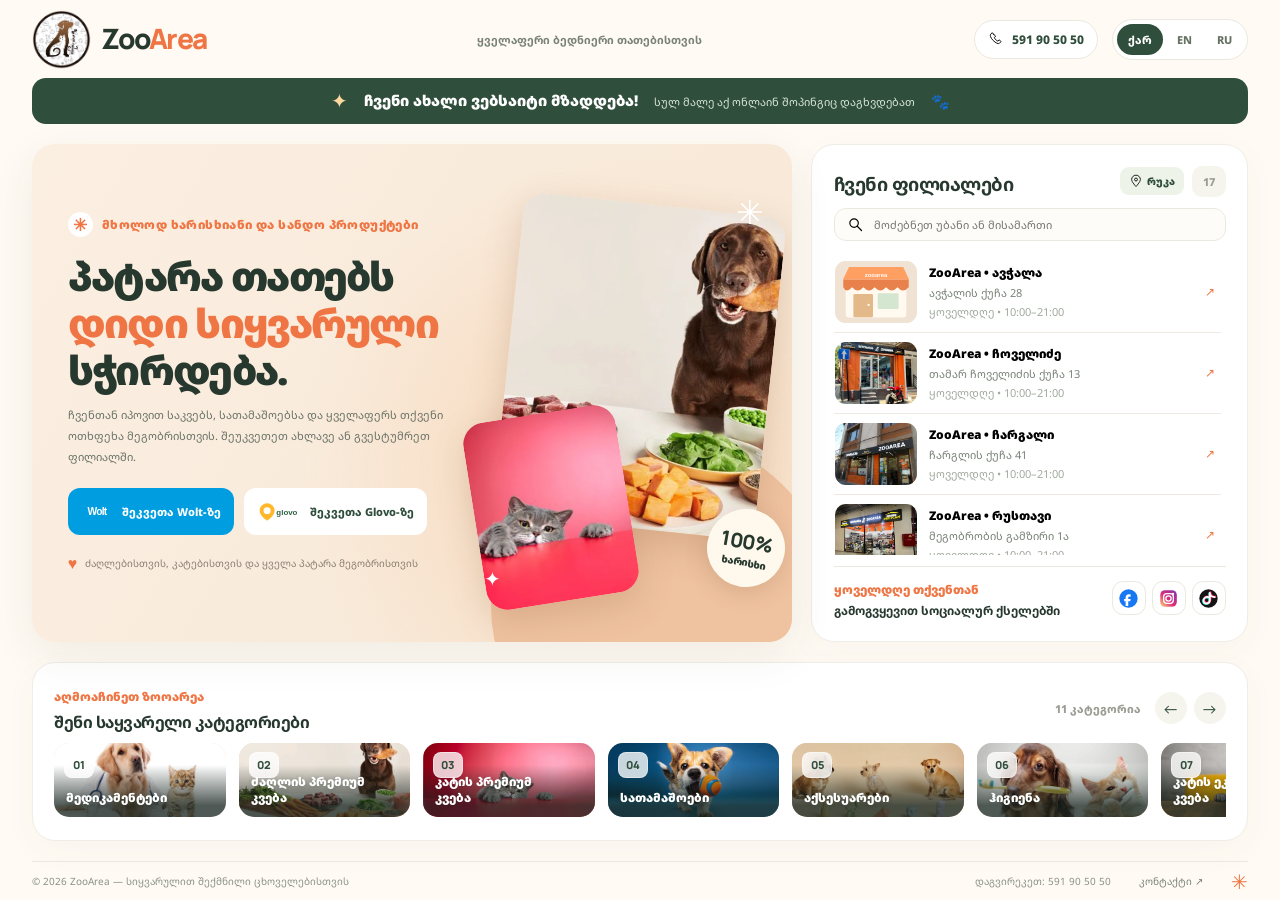
==== commit 156b2002: "df" ====
--- a/index.html
+++ b/index.html
@@ -12,7 +12,7 @@
   <link href="https://fonts.googleapis.com/css2?family=Manrope:wght@400;500;600;700;800&family=Noto+Sans+Georgian:wght@400;500;600;700;800;900&display=swap" rel="stylesheet" />
   <!-- Prioritize above-the-fold images. Other photos load only when visible. -->
   <link rel="preload" href="assets/categories/dog-premium.webp" as="image" type="image/webp" fetchpriority="high" />
-  <link rel="preload" href="assets/brand/logo-transparent.webp" as="image" type="image/webp" />
+  <link rel="preload" href="assets/brand/transperent-logo.png" as="image" type="image/webp" />
   <link rel="stylesheet" href="assets/css/global.css" />
   <script src="assets/js/data.js" defer></script>
   <script src="assets/js/branch-photos.js" defer></script>
@@ -20,14 +20,14 @@
 </head>
 <body>
   <div class="preloader" id="preloader" role="status" aria-label="ZooArea იტვირთება">
-    <div class="preloader-card"><img src="assets/brand/logo-transparent.webp" width="75" height="75" alt="" /><strong>zoo<span>area</span></strong><small data-i18n="loading">ბედნიერი თათები უკვე მოდიან...</small><div class="loading-track"><div class="loading-progress"></div></div></div>
+    <div class="preloader-card"><img src="assets/brand/transperent-logo.png" width="75" height="75" alt="" /><strong>zoo<span>area</span></strong><small data-i18n="loading">ბედნიერი თათები უკვე მოდიან...</small><div class="loading-track"><div class="loading-progress"></div></div></div>
   </div>
   <div class="page-shell" id="home">
     <!-- Header: old layout, genuine brand logo and preserved KA/EN/RU switcher. -->
     <header class="header">
       <a class="brand" href="#home" aria-label="ZooArea — მთავარი">
-        <img class="brand-image" src="assets/brand/logo-transparent.webp" alt="ZooArea ლოგო" width="59" height="59" decoding="async" fetchpriority="high" />
-        <span class="brand-name"><strong>zoo<span>area</span></strong><small>PET CARE & MORE</small></span>
+        <img class="brand-image" src="assets/brand/transperent-logo.png" alt="ZooArea ლოგო" width="59" height="59" decoding="async" fetchpriority="high" />
+        <span class="brand-name"><strong>Zoo<span>Area</span></strong></span>
       </a>
       <p class="header-caption" data-i18n="headerCaption">ყველაფერი ბედნიერი თათებისთვის</p>
       <div class="header-actions">
@@ -52,17 +52,17 @@
       <!-- Preserves the original old site's left hero / right branches composition. -->
       <section class="hero" aria-labelledby="heroTitle">
         <div class="hero-copy">
-          <div class="eyebrow"><span class="eyebrow-symbol">✳</span><span data-i18n="eyebrow">სიყვარულით თქვენს მეგობრებზე</span></div>
+          <div class="eyebrow"><span class="eyebrow-symbol">✳</span><span data-i18n="eyebrow">მხოლოდ ხარისხიანი და სანდო პროდუქტები </span></div>
           <h1 id="heroTitle" data-i18n-html="heroTitle">პატარა თათებს <em>დიდი სიყვარული</em> სჭირდება.</h1>
           <p class="lead" data-i18n="heroDescription">ჩვენთან იპოვით საკვებს, სათამაშოებსა და ყველაფერს თქვენი ოთხფეხა მეგობრისთვის. შეუკვეთეთ ახლავე ან გვესტუმრეთ ფილიალში.</p>
           <div class="delivery">
             <a class="cta cta-wolt" id="woltHero" href="https://wolt.com/ka/geo/tbilisi/brand/zooarea" target="_blank" rel="noopener noreferrer">
               <img class="wolt-logo" src="assets/icons/wolt.svg" alt="Wolt" loading="lazy" />
-              <span data-i18n="woltOrder">შეკვეთა Wolt-ზე</span><span aria-hidden="true">↗</span>
+              <span data-i18n="woltOrder">შეკვეთა Wolt-ზე</span>
             </a>
             <a class="cta cta-glovo" id="glovoHero" href="https://glovoapp.com/ka/ge/tbilisi/stores/zooarea-tbi" target="_blank" rel="noopener noreferrer">
               <img class="glovo-logo" src="assets/icons/glovo.svg" alt="Glovo" loading="lazy" />
-              <span data-i18n="glovoOrder">შეკვეთა Glovo-ზე</span><span aria-hidden="true">↗</span>
+              <span data-i18n="glovoOrder">შეკვეთა Glovo-ზე</span>
             </a>
           </div>
           <div class="hero-note"><span aria-hidden="true">♥</span><span data-i18n="heroNote">ძაღლებისთვის, კატებისთვის და ყველა პატარა მეგობრისთვის</span></div>
@@ -73,14 +73,14 @@
           <img class="hero-cat" src="assets/categories/cat-premium.webp" alt="კატა" loading="eager" decoding="async" width="390" height="390" />
           <span class="hero-star one" aria-hidden="true">✳</span>
           <span class="hero-star two" aria-hidden="true">✦</span>
-          <div class="hero-sticker"><strong>100%</strong><small data-i18n="sticker">სიყვარული</small></div>
+          <div class="hero-sticker"><strong>100%</strong><small data-i18n="sticker">ხარისხი</small></div>
         </div>
       </section>
 
       <!-- Branches are no longer chips: each entry shows a photo, address and details. -->
       <aside class="directory" id="branches" aria-labelledby="branchesTitle">
         <div class="panel-heading">
-          <div><span class="section-kicker" data-i18n="branchesKicker">გვიპოვეთ ახლოს</span><h2 id="branchesTitle" data-i18n="branchesTitle">ჩვენი ფილიალები</h2></div>
+          <div><h2 id="branchesTitle" data-i18n="branchesTitle">ჩვენი ფილიალები</h2></div>
           <div class="directory-heading-actions"><button type="button" id="directoryMap" class="directory-map" data-i18n-title="viewMap" title="რუკის ნახვა"><img class="ui-icon" src="assets/icons/map.svg" alt="" /><span data-i18n="mapShort">რუკა</span></button><span id="branchCount" class="branch-count">21</span></div>
         </div>
         <label class="branch-search"><img src="assets/icons/search.svg" class="ui-icon" alt="" /><input id="branchSearch" type="search" autocomplete="off" data-i18n-placeholder="branchSearch" placeholder="მოძებნეთ უბანი ან მისამართი" aria-label="ფილიალის ძებნა" /></label>
@@ -115,13 +115,13 @@
     </footer>
 
     <nav class="mobile-tabs" aria-label="მობილური ნავიგაცია">
-      <button type="button" class="active" data-tab="home"><span aria-hidden="true">⌂</span><small data-i18n="tabHome">მთავარი</small></button>
-      <button type="button" data-tab="categories"><img class="tab-icon" src="assets/icons/grid.svg" alt="" /><small data-i18n="tabCategories">კატეგორიები</small></button>
+      <button type="button"  data-tab="home" class="active" ><img class="tab-icon" src="assets/icons/home.svg" alt="" /><small data-i18n="tabHome">მთავარი</small></button>
+      <button type="button" data-tab="categories"><img class="tab-icon" src="assets/icons/category.svg" alt="" /><small data-i18n="tabCategories">კატეგორიები</small></button>
       <button type="button" data-tab="branches"><img class="tab-icon" src="assets/icons/map.svg" alt="" /><small data-i18n="tabBranches">ფილიალები</small></button>
       <button type="button" data-tab="contact"><img class="tab-icon" src="assets/icons/phone.svg" alt="" /><small data-i18n="tabContact">კონტაქტი</small></button>
     </nav>
     <section class="mobile-panel" id="mobilePanel" aria-labelledby="mobilePanelTitle" hidden>
-      <div class="mobile-panel-head"><h2 id="mobilePanelTitle"></h2><button type="button" id="closeMobilePanel" aria-label="დახურვა">✕</button></div>
+      <div class="mobile-panel-head"><h2 id="mobilePanelTitle"></h2></div>
       <div id="mobilePanelBody" class="mobile-panel-body"></div>
     </section>
   </div>
--- a/assets/css/global.css
+++ b/assets/css/global.css
@@ -1,3 +1,4 @@
+@charset "UTF-8";
 /*
  * ZooArea landing page — global theme and component styles.
  * Change colors, fonts and radii here. Plain CSS-compatible SCSS: no build needed.
@@ -10,28 +11,64 @@
   --muted: #788277;
   --orange: #fa9b62;
   --orange-deep: #ef7644;
+  --blue: #009DE0;
   --green: #304e3c;
   --mint: #e4f1df;
   --line: #eae9df;
   --soft-peach: #f9e9d9;
-  --shadow: 0 14px 44px rgba(47, 68, 45, .075);
+  --shadow: 0 14px 44px rgba(47, 68, 45, 0.075);
   --radius: 23px;
-  --font: 'Noto Sans Georgian', 'Manrope', sans-serif;
+  --font: "Noto Sans Georgian", "Manrope", sans-serif;
   --space: clamp(13px, 1.55vw, 25px);
 }
 
 /* Reset, focus and one-screen dashboard frame */
-* { box-sizing: border-box; }
-html, body { width: 100%; height: 100%; margin: 0; overflow: hidden; }
-body { background: #e9eade; color: var(--ink); font-family: var(--font); -webkit-font-smoothing: antialiased; }
-button, input { font: inherit; }
-button { border: none; cursor: pointer; }
-a { color: inherit; text-decoration: none; }
-button:focus-visible, a:focus-visible, input:focus-visible, [tabindex]:focus-visible {
+* {
+  box-sizing: border-box;
+}
+
+html,
+body {
+  width: 100%;
+  height: 100%;
+  margin: 0;
+  overflow: hidden;
+}
+
+body {
+  background: #e9eade;
+  color: var(--ink);
+  font-family: var(--font);
+  -webkit-font-smoothing: antialiased;
+}
+
+button,
+input {
+  font: inherit;
+}
+
+button {
+  border: none;
+  cursor: pointer;
+}
+
+a {
+  color: inherit;
+  text-decoration: none;
+}
+
+button:focus-visible,
+a:focus-visible,
+input:focus-visible,
+[tabindex]:focus-visible {
   outline: 3px solid var(--orange-deep);
   outline-offset: 2px;
 }
-[hidden] { display: none !important; }
+
+[hidden] {
+  display: none !important;
+}
+
 .page-shell {
   width: min(1760px, 100%);
   height: 100dvh;
@@ -54,20 +91,52 @@
   justify-content: space-between;
   gap: 16px;
 }
-.brand { display: flex; align-items: center; gap: 10px; min-width: 0; }
-.brand-image { width: 59px; height: 59px; object-fit: contain; flex: 0 0 auto; }
-.brand-name { display: flex; flex-direction: column; }
+
+.brand {
+  display: flex;
+  align-items: center;
+  gap: 10px;
+  min-width: 0;
+}
+
+.brand-image {
+  width: 59px;
+  height: 59px;
+  object-fit: contain;
+  flex: 0 0 auto;
+}
+
 .brand-name strong {
-  font-family: 'Manrope', sans-serif;
+  font-family: "Manrope", sans-serif;
   font-size: 28px;
   font-weight: 800;
   letter-spacing: -1.9px;
   line-height: 1;
 }
-.brand-name strong span { color: var(--orange-deep); }
-.brand-name small { font: 800 8px 'Manrope', sans-serif; letter-spacing: 2.5px; margin-top: 7px; }
-.header-caption { margin: 0; font-size: 11px; font-weight: 700; color: var(--muted); }
-.header-actions { display: flex; align-items: center; gap: 14px; }
+
+.brand-name strong span {
+  color: var(--orange-deep);
+}
+
+.brand-name small {
+  font: 800 8px "Manrope", sans-serif;
+  letter-spacing: 2.5px;
+  margin-top: 7px;
+}
+
+.header-caption {
+  margin: 0;
+  font-size: 11px;
+  font-weight: 700;
+  color: var(--muted);
+}
+
+.header-actions {
+  display: flex;
+  align-items: center;
+  gap: 14px;
+}
+
 .header-phone {
   font-size: 12px;
   font-weight: 800;
@@ -78,9 +147,30 @@
   padding: 10px 13px;
   white-space: nowrap;
 }
-.language { display: flex; gap: 3px; padding: 4px; border-radius: 22px; border: 1px solid var(--line); background: white; }
-.language button { padding: 8px 11px; background: transparent; color: #667263; border-radius: 18px; font-size: 11px; font-weight: 800; }
-.language button.active { background: var(--green); color: white; }
+
+.language {
+  display: flex;
+  gap: 3px;
+  padding: 4px;
+  border-radius: 22px;
+  border: 1px solid var(--line);
+  background: white;
+}
+
+.language button {
+  padding: 8px 11px;
+  background: transparent;
+  color: #667263;
+  border-radius: 18px;
+  font-size: 11px;
+  font-weight: 800;
+}
+
+.language button.active {
+  background: var(--green);
+  color: white;
+}
+
 .announcement {
   background: var(--green);
   color: white;
@@ -94,21 +184,39 @@
   gap: 16px;
   text-align: center;
 }
-.announcement-icon { color: #ffd99f; font-size: 20px; line-height: 1; }
-.announcement strong { font-size: clamp(12px, 1.16vw, 18px); font-weight: 900; line-height: 1.3; }
-.announcement-detail { font-size: 11px; color: #d8e6d8; }
-.announcement-paw { font-size: 15px; }
+
+.announcement-icon {
+  color: #ffd99f;
+  font-size: 20px;
+  line-height: 1;
+}
+
+.announcement strong {
+  font-size: clamp(12px, 1.16vw, 18px);
+  font-weight: 900;
+  line-height: 1.3;
+}
+
+.announcement-detail {
+  font-size: 11px;
+  color: #d8e6d8;
+}
+
+.announcement-paw {
+  font-size: 15px;
+}
 
 /* Main layout, unchanged concept from the first version */
 .main {
   flex: 1;
   min-height: 0;
   display: grid;
-  grid-template-columns: minmax(0, 1.27fr) minmax(315px, .73fr);
-  grid-template-rows: minmax(0, 1fr) minmax(165px, .36fr);
+  grid-template-columns: minmax(0, 1.27fr) minmax(315px, 0.73fr);
+  grid-template-rows: minmax(0, 1fr) minmax(165px, 0.36fr);
   gap: var(--space);
   padding: var(--space) 0;
 }
+
 .hero {
   min-width: 0;
   min-height: 0;
@@ -120,24 +228,40 @@
   display: flex;
   align-items: center;
 }
-.hero-copy { width: 61%; min-width: 0; padding: 24px 0 24px clamp(23px, 2.8vw, 49px); z-index: 2; position: relative; }
-.eyebrow, .section-kicker {
+
+.hero-copy {
+  width: 61%;
+  min-width: 0;
+  padding: 24px 0 24px clamp(23px, 2.8vw, 49px);
+  z-index: 2;
+  position: relative;
+}
+
+.eyebrow,
+.section-kicker {
   color: var(--orange-deep);
   text-transform: uppercase;
-  font-size: 10px;
-  letter-spacing: 1px;
+  font-size: 12px;
   font-weight: 900;
 }
-.eyebrow { display: flex; align-items: center; gap: 9px; letter-spacing: .4px; }
+
+.eyebrow {
+  display: flex;
+  align-items: center;
+  gap: 9px;
+  letter-spacing: 0.4px;
+}
+
 .eyebrow-symbol {
   display: grid;
   place-items: center;
-  width: 28px;
-  height: 28px;
+  width: 25px;
+  height: 25px;
   background: white;
   border-radius: 50%;
   font-size: 17px;
 }
+
 .hero h1 {
   font-size: clamp(30px, 3.13vw, 60px);
   font-weight: 900;
@@ -146,9 +270,27 @@
   margin: 15px 0 12px;
   max-width: 670px;
 }
-.hero h1 em { color: var(--orange-deep); font-style: normal; }
-.lead { color: #6a7368; font-size: clamp(11px, .87vw, 14px); line-height: 1.85; margin: 0; max-width: 385px; }
-.delivery { display: flex; flex-wrap: wrap; gap: 10px; margin-top: 21px; }
+
+.hero h1 em {
+  color: var(--orange-deep);
+  font-style: normal;
+}
+
+.lead {
+  color: #6a7368;
+  font-size: clamp(11px, 0.87vw, 14px);
+  line-height: 1.85;
+  margin: 0;
+  max-width: 385px;
+}
+
+.delivery {
+  display: flex;
+  flex-wrap: wrap;
+  gap: 10px;
+  margin-top: 21px;
+}
+
 .cta {
   min-height: 47px;
   padding: 8px 13px;
@@ -159,26 +301,122 @@
   gap: 9px;
   font-size: 11px;
   font-weight: 800;
-  transition: transform .2s, box-shadow .2s;
+  transition: transform 0.2s, box-shadow 0.2s;
   white-space: nowrap;
 }
-.cta:hover { transform: translateY(-2px); box-shadow: 0 8px 20px #344b3525; }
-.cta-wolt { color: white; background: var(--green); }
-.cta-glovo { color: var(--green); background: white; }
-.cta img { width: 32px; height: 29px; flex: 0 0 32px; object-fit: contain; }
-.cta .wolt-logo { border-radius: 7px; }
-.cta .glovo-logo { width: 44px; height: 23px; flex-basis: 44px; }
-.logo-fallback { font-size: 15px; font-family: 'Manrope', sans-serif; letter-spacing: -.5px; }
-.hero-note { display: flex; align-items: center; gap: 8px; color: #887f72; font-size: 10px; margin-top: 17px; }
-.hero-note > span:first-child { color: var(--orange-deep); font-size: 16px; }
-.hero-art { position: absolute; width: 45%; height: 100%; right: 0; top: 0; z-index: 1; pointer-events: none; }
-.hero-orb { position: absolute; width: 100%; aspect-ratio: 1; right: -12%; bottom: -27%; background: #efc2a0; border-radius: 50%; }
-.hero-dog, .hero-cat { position: absolute; object-fit: cover; border-radius: 22px; box-shadow: 0 12px 35px #8d5f3d3b; }
-.hero-dog { z-index: 2; width: 77%; height: 65%; right: 6%; top: 12%; transform: rotate(6deg); object-position: 76% center; }
-.hero-cat { z-index: 3; width: 45%; height: 38%; left: 7%; bottom: 8%; transform: rotate(-9deg); object-position: 65% center; }
-.hero-star { position: absolute; z-index: 4; color: white; }
-.hero-star.one { top: 9%; right: 8%; font-size: 33px; }
-.hero-star.two { bottom: 10%; left: 10%; font-size: 20px; }
+
+.cta:hover {
+  transform: translateY(-2px);
+  box-shadow: 0 8px 20px rgba(52, 75, 53, 0.1450980392);
+}
+
+.cta-wolt {
+  color: white;
+  background: var(--blue);
+}
+
+.cta-glovo {
+  color: var(--green);
+  background: white;
+}
+
+.cta img {
+  width: 32px;
+  height: 29px;
+  flex: 0 0 32px;
+  object-fit: contain;
+}
+
+.cta .wolt-logo {
+  border-radius: 7px;
+}
+
+.cta .glovo-logo {
+  width: 44px;
+  height: 23px;
+  flex-basis: 44px;
+}
+
+.hero-note {
+  display: flex;
+  align-items: center;
+  gap: 8px;
+  color: #887f72;
+  font-size: 10px;
+  margin-top: 17px;
+}
+
+.hero-note > span:first-child {
+  color: var(--orange-deep);
+  font-size: 16px;
+}
+
+.hero-art {
+  position: absolute;
+  width: 45%;
+  height: 100%;
+  right: 0;
+  top: 0;
+  z-index: 1;
+  pointer-events: none;
+}
+
+.hero-orb {
+  position: absolute;
+  width: 100%;
+  aspect-ratio: 1;
+  right: -12%;
+  bottom: -27%;
+  background: #efc2a0;
+  border-radius: 50%;
+}
+
+.hero-dog,
+.hero-cat {
+  position: absolute;
+  object-fit: cover;
+  border-radius: 22px;
+  box-shadow: 0 12px 35px rgba(141, 95, 61, 0.231372549);
+}
+
+.hero-dog {
+  z-index: 2;
+  width: 77%;
+  height: 65%;
+  right: 6%;
+  top: 12%;
+  transform: rotate(6deg);
+  object-position: 76% center;
+}
+
+.hero-cat {
+  z-index: 3;
+  width: 45%;
+  height: 38%;
+  left: 7%;
+  bottom: 8%;
+  transform: rotate(-9deg);
+  object-position: 65% center;
+}
+
+.hero-star {
+  position: absolute;
+  z-index: 4;
+  color: white;
+}
+
+.hero-star.one {
+  top: 9%;
+  right: 8%;
+  font-size: 33px;
+}
+
+.hero-star.two {
+  bottom: 10%;
+  left: 10%;
+  font-size: 20px;
+}
+
 .hero-sticker {
   position: absolute;
   z-index: 5;
@@ -193,30 +431,100 @@
   flex-direction: column;
   transform: rotate(10deg);
   background: #fff9ed;
-  box-shadow: 0 6px 22px #7d563332;
-}
-.hero-sticker strong { font: 900 20px 'Manrope', sans-serif; }
-.hero-sticker small { font-size: 10px; font-weight: 900; }
+  box-shadow: 0 6px 22px rgba(125, 86, 51, 0.1960784314);
+}
+
+.hero-sticker strong {
+  font: 900 20px "Manrope", sans-serif;
+}
+
+.hero-sticker small {
+  font-size: 10px;
+  font-weight: 900;
+}
 
 /* Right directory: photo thumbnails with internal vertical scrolling */
-.directory, .products {
+.directory,
+.products {
   min-height: 0;
   overflow: hidden;
   background: var(--paper);
   border: 1px solid #f0ede7;
   border-radius: var(--radius);
   padding: clamp(15px, 1.65vw, 29px);
-  box-shadow: 0 10px 35px #474d3a09;
-}
-.directory { display: flex; flex-direction: column; gap: 11px; }
-.panel-heading { display: flex; justify-content: space-between; align-items: center; gap: 10px; }
-.panel-heading h2 { font-size: clamp(16px, 1.45vw, 25px); line-height: 1.3; margin: 6px 0 0; letter-spacing: -.5px; }
-.branch-count, .categories-count { font-size: 11px; color: #9c9c93; font-weight: 800; }
-.branch-count { background: #f6f5ed; border-radius: 10px; padding: 8px 11px; }
-.branch-search { display: flex; align-items: center; gap: 8px; border: 1px solid var(--line); border-radius: 12px; padding: 7px 12px; flex: 0 0 auto; background: #fdfcf8; }
-.branch-search > span { color: var(--orange-deep); font-size: 22px; line-height: 1; }
-.branch-search input { background: transparent; min-width: 0; width: 100%; outline: 0; border: 0; color: var(--ink); font-size: 11px; }
-.branch-scroll { min-height: 0; flex: 1; overflow: auto; overscroll-behavior: contain; padding-right: 5px; scrollbar-width: thin; scrollbar-color: #e8c0a1 #fff; }
+  box-shadow: 0 10px 35px rgba(71, 77, 58, 0.0352941176);
+}
+
+.directory {
+  display: flex;
+  flex-direction: column;
+  gap: 11px;
+}
+
+.panel-heading {
+  display: flex;
+  justify-content: space-between;
+  align-items: center;
+  gap: 10px;
+}
+
+.panel-heading h2 {
+  font-size: clamp(16px, 1.45vw, 25px);
+  line-height: 1.3;
+  margin: 6px 0 0;
+  letter-spacing: -0.5px;
+}
+
+.branch-count,
+.categories-count {
+  font-size: 11px;
+  color: #9c9c93;
+  font-weight: 800;
+}
+
+.branch-count {
+  background: #f6f5ed;
+  border-radius: 10px;
+  padding: 8px 11px;
+}
+
+.branch-search {
+  display: flex;
+  align-items: center;
+  gap: 8px;
+  border: 1px solid var(--line);
+  border-radius: 12px;
+  padding: 7px 12px;
+  flex: 0 0 auto;
+  background: #fdfcf8;
+}
+
+.branch-search > span {
+  color: var(--orange-deep);
+  font-size: 22px;
+  line-height: 1;
+}
+
+.branch-search input {
+  background: transparent;
+  min-width: 0;
+  width: 100%;
+  outline: 0;
+  border: 0;
+  color: var(--ink);
+  font-size: 11px;
+}
+
+.branch-scroll {
+  min-height: 0;
+  flex: 1;
+  overflow: auto;
+  overscroll-behavior: contain;
+  padding-right: 5px;
+  scrollbar-width: thin;
+  scrollbar-color: #e8c0a1 #fff;
+}
+
 .branch-card {
   width: 100%;
   min-height: 78px;
@@ -228,128 +536,561 @@
   background: white;
   border-bottom: 1px solid #eeeae2;
 }
-.branch-card:hover { background: #fffaf5; }
-.branch-picture { display: block; width: 82px; height: 62px; flex: 0 0 82px; overflow: hidden; border-radius: 11px; background: #e7ede3; }
-.branch-picture img { width: 100%; height: 100%; display: block; object-fit: cover; }
-.branch-card-info { flex: 1; min-width: 0; display: block; }
-.branch-card-info strong { display: block; font-size: 11px; line-height: 1.4; font-weight: 900; overflow: hidden; text-overflow: ellipsis; white-space: nowrap; }
-.branch-address { display: block; font-size: 10px; color: var(--muted); margin: 4px 0; overflow: hidden; text-overflow: ellipsis; white-space: nowrap; }
-.branch-card-info small { display: block; font-size: 9px; color: #a1aa9e; }
-.branch-card-arrow { font-size: 18px; color: var(--orange-deep); }
-.empty-state { font-size: 12px; color: var(--muted); line-height: 1.7; }
-.directory-bottom { display: flex; align-items: center; justify-content: space-between; border-top: 1px solid var(--line); padding-top: 10px; gap: 10px; }
-.directory-bottom h3 { margin: 4px 0 0; font-size: 12px; line-height: 1.4; }
-.social-icons { display: flex; gap: 6px; }
-.social-icons a { flex: 0 0 30px; height: 30px; width: 30px; display: grid; place-items: center; border: 1px solid var(--line); border-radius: 10px; color: var(--green); font-size: 17px; }
-.social-icons a:hover { color: white; background: var(--orange-deep); }
+
+.branch-card:hover {
+  background: #fffaf5;
+}
+
+.branch-picture {
+  display: block;
+  width: 82px;
+  height: 62px;
+  flex: 0 0 82px;
+  overflow: hidden;
+  border-radius: 11px;
+  background: #e7ede3;
+}
+
+.branch-picture img {
+  width: 100%;
+  height: 100%;
+  display: block;
+  object-fit: cover;
+}
+
+.branch-card-info {
+  flex: 1;
+  min-width: 0;
+  display: block;
+}
+
+.branch-card-info strong {
+  display: block;
+  font-size: 12px;
+  line-height: 1.4;
+  font-weight: 900;
+  overflow: hidden;
+  text-overflow: ellipsis;
+  white-space: nowrap;
+}
+
+.branch-address {
+  display: block;
+  font-size: 11px;
+  color: var(--muted);
+  margin: 4px 0;
+  overflow: hidden;
+  text-overflow: ellipsis;
+  white-space: nowrap;
+}
+
+.branch-card-info small {
+  display: block;
+  font-size: 11px;
+  color: #a1aa9e;
+}
+
+.branch-card-arrow {
+  font-size: 12px;
+  color: var(--orange-deep);
+}
+
+.empty-state {
+  font-size: 12px;
+  color: var(--muted);
+  line-height: 1.7;
+}
+
+.directory-bottom {
+  display: flex;
+  align-items: center;
+  justify-content: space-between;
+  border-top: 1px solid var(--line);
+  padding-top: 10px;
+  gap: 10px;
+}
+
+.directory-bottom h3 {
+  margin: 4px 0 0;
+  font-size: 12px;
+  line-height: 1.4;
+}
+
+.social-icons {
+  display: flex;
+  gap: 6px;
+}
+
+.social-icons a {
+  flex: 0 0 30px;
+  height: 30px;
+  width: 30px;
+  display: grid;
+  place-items: center;
+  border: 1px solid var(--line);
+  border-radius: 10px;
+  color: var(--green);
+  font-size: 17px;
+}
+
+.social-icons a:hover {
+  color: white;
+  background: var(--orange-deep);
+}
 
 /* Bottom category carousel, with user-provided photos */
-.products { grid-column: 1 / -1; display: flex; flex-direction: column; gap: 10px; }
-.categories-heading h2 { font-size: clamp(15px, 1.26vw, 21px); }
-.carousel-controls { display: flex; gap: 7px; align-items: center; }
-.categories-count { margin-right: 7px; }
-.carousel-controls button { background: #f5f5ee; border-radius: 50%; width: 32px; height: 32px; font-size: 17px; color: var(--green); }
-.carousel-controls button:hover { background: #e9eee5; }
-.category-track { display: flex; min-width: 0; min-height: 0; flex: 1; gap: 12px; overflow-x: auto; overflow-y: hidden; scroll-snap-type: x mandatory; scrollbar-width: thin; scrollbar-color: #f0c9a5 transparent; padding-bottom: 2px; }
-.category-card { position: relative; flex: 0 0 clamp(152px, 13.4vw, 215px); min-width: 0; border-radius: 15px; overflow: hidden; background: #f9eee6; scroll-snap-align: start; }
-.category-card img { width: 100%; height: 100%; display: block; object-fit: cover; transition: transform .3s; }
-.category-card:hover img { transform: scale(1.05); }
-.category-card::after { content: ''; position: absolute; inset: 43% 0 0; background: linear-gradient(transparent, rgba(22, 32, 23, .76)); pointer-events: none; }
-.category-name { position: absolute; bottom: 9px; left: 11px; right: 11px; color: white; font-size: 11px; font-weight: 900; line-height: 1.35; z-index: 1; text-shadow: 0 1px 4px #14271b40; }
+.products {
+  grid-column: 1/-1;
+  display: flex;
+  flex-direction: column;
+  gap: 10px;
+}
+
+.categories-heading h2 {
+  font-size: clamp(15px, 1.26vw, 21px);
+}
+
+.carousel-controls {
+  display: flex;
+  gap: 7px;
+  align-items: center;
+}
+
+.categories-count {
+  margin-right: 7px;
+}
+
+.carousel-controls button {
+  background: #f5f5ee;
+  border-radius: 50%;
+  width: 32px;
+  height: 32px;
+  font-size: 17px;
+  color: var(--green);
+}
+
+.carousel-controls button:hover {
+  background: #e9eee5;
+}
+
+.category-track {
+  display: flex;
+  min-width: 0;
+  min-height: 0;
+  flex: 1;
+  gap: 12px;
+  overflow-x: auto;
+  overflow-y: hidden;
+  scroll-snap-type: x mandatory;
+  scrollbar-width: thin;
+  scrollbar-color: #f0c9a5 transparent;
+  padding-bottom: 2px;
+}
+
+.category-card {
+  position: relative;
+  flex: 0 0 clamp(152px, 13.4vw, 215px);
+  min-width: 0;
+  border-radius: 15px;
+  overflow: hidden;
+  background: #f9eee6;
+  scroll-snap-align: start;
+}
+
+.category-card img {
+  width: 100%;
+  height: 100%;
+  display: block;
+  object-fit: cover;
+  transition: transform 0.3s;
+}
+
+.category-card:hover img {
+  transform: scale(1.05);
+}
+
+.category-card::after {
+  content: "";
+  position: absolute;
+  inset: 43% 0 0;
+  background: linear-gradient(transparent, rgba(22, 32, 23, 0.76));
+  pointer-events: none;
+}
+
+.category-name {
+  position: absolute;
+  bottom: 9px;
+  left: 11px;
+  right: 11px;
+  color: white;
+  font-size: 11px;
+  font-weight: 900;
+  line-height: 1.35;
+  z-index: 1;
+  text-shadow: 0 1px 4px rgba(20, 39, 27, 0.2509803922);
+}
 
 /* Footer and mobile navigation */
-.footer { flex: 0 0 39px; display: flex; justify-content: space-between; align-items: center; gap: 12px; border-top: 1px solid var(--line); font-size: 10px; color: #899284; }
-.footer-links { display: flex; gap: 22px; align-items: center; }
-.footer-links button { background: transparent; color: var(--muted); font-size: 10px; }
-.footer-links a:hover, .footer-links button:hover { color: var(--orange-deep); }
-.footer-paw { color: var(--orange-deep); font-size: 20px; }
-.mobile-tabs, .mobile-panel { display: none; }
+.footer {
+  flex: 0 0 39px;
+  display: flex;
+  justify-content: space-between;
+  align-items: center;
+  gap: 12px;
+  border-top: 1px solid var(--line);
+  font-size: 10px;
+  color: #899284;
+}
+
+.footer-links {
+  display: flex;
+  gap: 22px;
+  align-items: center;
+}
+
+.footer-links button {
+  background: transparent;
+  color: var(--muted);
+  font-size: 10px;
+}
+
+.footer-links a:hover,
+.footer-links button:hover {
+  color: var(--orange-deep);
+}
+
+.footer-paw {
+  color: var(--orange-deep);
+  font-size: 20px;
+}
+
+.mobile-tabs,
+.mobile-panel {
+  display: none;
+}
 
 /* Detailed store photos dialog */
-.branch-dialog, .contact-dialog {
+.branch-dialog,
+.contact-dialog {
   position: fixed;
   padding: 0;
   border: 0;
-  width: min(670px, calc(100% - 28px));
+  width: min(670px, 100% - 28px);
   max-height: min(90dvh, 850px);
   overflow-y: auto;
   border-radius: 23px;
   color: var(--ink);
   background: var(--cream);
-  box-shadow: 0 28px 95px #15291c60;
-}
-.branch-dialog::backdrop, .contact-dialog::backdrop { background: rgba(26, 44, 33, .65); backdrop-filter: blur(5px); }
-.dialog-close { position: absolute; top: 13px; right: 14px; z-index: 4; width: 35px; height: 35px; border-radius: 50%; background: white; font-size: 16px; box-shadow: 0 5px 12px #26351b25; }
-.dialog-photo { position: relative; height: clamp(200px, 34vh, 340px); background: #edf0e6; overflow: hidden; }
-.dialog-photo > img { width: 100%; height: 100%; display: block; object-fit: cover; }
-.dialog-photo > span { position: absolute; bottom: 12px; right: 16px; color: var(--ink); font-size: 11px; font-weight: 800; background: white; border-radius: 18px; padding: 6px 12px; }
-.gallery-arrow { position: absolute; top: 50%; transform: translateY(-50%); width: 38px; height: 38px; background: #fffef7e8; border-radius: 50%; font-size: 26px; z-index: 2; }
-.gallery-prev { left: 11px; }
-.gallery-next { right: 11px; }
-.dialog-thumbs { display: flex; align-items: center; gap: 9px; overflow-x: auto; padding: 13px 23px 2px; }
-.gallery-thumb { flex: 0 0 85px; height: 64px; overflow: hidden; border-radius: 11px; border: 3px solid transparent; padding: 0; background: #f1efe8; }
-.gallery-thumb.selected { border-color: var(--orange-deep); }
-.gallery-thumb img { width: 100%; height: 100%; display: block; object-fit: cover; }
-.dialog-copy { padding: 18px 25px 26px; }
-.dialog-copy h2 { font-size: clamp(20px, 2.4vw, 27px); margin: 6px 0 7px; }
-.dialog-copy > p { color: var(--muted); font-size: 13px; line-height: 1.6; margin: 0 0 13px; }
-.dialog-copy .dialog-photo-note { background: #fff0df; color: #806247; padding: 9px 12px; border-radius: 10px; font-size: 11px; }
-.dialog-actions { display: flex; gap: 10px; flex-wrap: wrap; margin: 15px 0; }
-.dialog-actions a { background: var(--green); color: white; font-size: 12px; font-weight: 800; padding: 12px 15px; border-radius: 10px; }
-.dialog-actions a:last-child { background: white; color: var(--green); border: 1px solid var(--line); }
-.dialog-copy small { color: var(--muted); font-size: 11px; }
-.contact-dialog { padding: 26px; width: min(480px, calc(100% - 28px)); }
-.contact-dialog h2 { margin: 8px 0; font-size: 25px; }
-.contact-dialog > p { font-size: 13px; color: var(--muted); line-height: 1.75; }
-.contact-links { display: grid; gap: 8px; }
-.contact-link { border: 1px solid var(--line); border-radius: 12px; padding: 12px 15px; font-size: 12px; font-weight: 800; background: white; }
-.contact-link:hover { background: #f7e9dc; }
+  box-shadow: 0 28px 95px rgba(21, 41, 28, 0.3764705882);
+}
+
+.branch-dialog::backdrop,
+.contact-dialog::backdrop {
+  background: rgba(26, 44, 33, 0.65);
+  backdrop-filter: blur(5px);
+}
+
+.dialog-close {
+  position: absolute;
+  top: 13px;
+  right: 14px;
+  z-index: 4;
+  width: 35px;
+  height: 35px;
+  border-radius: 50%;
+  background: white;
+  font-size: 16px;
+  box-shadow: 0 5px 12px rgba(38, 53, 27, 0.1450980392);
+}
+
+.dialog-photo {
+  position: relative;
+  height: clamp(200px, 34vh, 340px);
+  background: #edf0e6;
+  overflow: hidden;
+}
+
+.dialog-photo > img {
+  width: 100%;
+  height: 100%;
+  display: block;
+  object-fit: cover;
+}
+
+.dialog-photo > span {
+  position: absolute;
+  bottom: 12px;
+  right: 16px;
+  color: var(--ink);
+  font-size: 11px;
+  font-weight: 800;
+  background: white;
+  border-radius: 18px;
+  padding: 6px 12px;
+}
+
+.gallery-arrow {
+  position: absolute;
+  top: 50%;
+  transform: translateY(-50%);
+  width: 38px;
+  height: 38px;
+  background: rgba(255, 254, 247, 0.9098039216);
+  border-radius: 50%;
+  font-size: 26px;
+  z-index: 2;
+}
+
+.gallery-prev {
+  left: 11px;
+}
+
+.gallery-next {
+  right: 11px;
+}
+
+.dialog-thumbs {
+  display: flex;
+  align-items: center;
+  gap: 9px;
+  overflow-x: auto;
+  padding: 13px 23px 2px;
+}
+
+.gallery-thumb {
+  flex: 0 0 85px;
+  height: 64px;
+  overflow: hidden;
+  border-radius: 11px;
+  border: 3px solid transparent;
+  padding: 0;
+  background: #f1efe8;
+}
+
+.gallery-thumb.selected {
+  border-color: var(--orange-deep);
+}
+
+.gallery-thumb img {
+  width: 100%;
+  height: 100%;
+  display: block;
+  object-fit: cover;
+}
+
+.dialog-copy {
+  padding: 18px 25px 26px;
+}
+
+.dialog-copy h2 {
+  font-size: clamp(20px, 2.4vw, 27px);
+  margin: 6px 0 7px;
+}
+
+.dialog-copy > p {
+  color: var(--muted);
+  font-size: 13px;
+  line-height: 1.6;
+  margin: 0 0 13px;
+}
+
+.dialog-copy .dialog-photo-note {
+  background: #fff0df;
+  color: #806247;
+  padding: 9px 12px;
+  border-radius: 10px;
+  font-size: 11px;
+}
+
+.dialog-actions {
+  display: flex;
+  gap: 10px;
+  flex-wrap: wrap;
+  margin: 15px 0;
+}
+
+.dialog-actions a {
+  background: var(--green);
+  color: white;
+  font-size: 12px;
+  font-weight: 800;
+  padding: 12px 15px;
+  border-radius: 10px;
+}
+
+.dialog-actions a:last-child {
+  background: white;
+  color: var(--green);
+  border: 1px solid var(--line);
+}
+
+.dialog-copy small {
+  color: var(--muted);
+  font-size: 11px;
+}
+
+.contact-dialog {
+  padding: 26px;
+  width: min(480px, 100% - 28px);
+}
+
+.contact-dialog h2 {
+  margin: 8px 0;
+  font-size: 25px;
+}
+
+.contact-dialog > p {
+  font-size: 13px;
+  color: var(--muted);
+  line-height: 1.75;
+}
+
+.contact-links {
+  display: grid;
+  gap: 8px;
+}
+
+.contact-link {
+  border: 1px solid var(--line);
+  border-radius: 12px;
+  padding: 12px 15px;
+  font-size: 12px;
+  font-weight: 800;
+  background: white;
+}
+
+.contact-link:hover {
+  background: #f7e9dc;
+}
 
 /* Medium desktops */
 @media (max-width: 1220px) {
-  .main { grid-template-columns: minmax(0, 1.12fr) minmax(305px, .88fr); }
-  .hero-copy { width: 67%; }
-  .hero-art { width: 43%; }
-  .hero h1 { font-size: clamp(28px, 3.1vw, 44px); }
-  .cta { font-size: 10px; padding: 8px 10px; gap: 6px; }
-  .hero-dog { width: 88%; right: -6%; }
-  .hero-cat { width: 54%; left: 2%; }
-  .directory { padding: 17px; }
-}
-
+  .main {
+    grid-template-columns: minmax(0, 1.12fr) minmax(305px, 0.88fr);
+  }
+  .hero-copy {
+    width: 67%;
+  }
+  .hero-art {
+    width: 43%;
+  }
+  .hero h1 {
+    font-size: clamp(28px, 3.1vw, 44px);
+  }
+  .cta {
+    font-size: 12px;
+    padding: 8px 10px;
+    gap: 6px;
+  }
+  .hero-dog {
+    width: 88%;
+    right: -6%;
+  }
+  .hero-cat {
+    width: 54%;
+    left: 2%;
+  }
+  .directory {
+    padding: 17px;
+  }
+}
 /* Low desktop screens still remain one-screen, with internal lists. */
 @media (min-width: 901px) and (max-height: 740px) {
-  .header { height: 62px; flex-basis: 62px; }
-  .brand-image { height: 46px; width: 46px; }
-  .brand-name strong { font-size: 24px; }
-  .announcement { min-height: 38px; padding: 7px 15px; }
-  .main { grid-template-rows: minmax(0, 1fr) minmax(129px, .36fr); gap: 11px; padding: 11px 0; }
-  .hero h1 { font-size: clamp(27px, 2.8vw, 42px); margin: 9px 0 8px; }
-  .hero-copy { padding-top: 12px; padding-bottom: 12px; }
-  .delivery { margin-top: 12px; }
-  .hero-note { display: none; }
-  .products { padding: 12px 15px; gap: 8px; }
-  .directory { gap: 7px; }
-  .directory-bottom { padding-top: 7px; }
-  .footer { flex-basis: 29px; }
-}
-
+  .header {
+    height: 62px;
+    flex-basis: 62px;
+  }
+  .brand-image {
+    height: 46px;
+    width: 46px;
+  }
+  .brand-name strong {
+    font-size: 24px;
+  }
+  .announcement {
+    min-height: 38px;
+    padding: 7px 15px;
+  }
+  .main {
+    grid-template-rows: minmax(0, 1fr) minmax(129px, 0.36fr);
+    gap: 11px;
+    padding: 11px 0;
+  }
+  .hero h1 {
+    font-size: clamp(27px, 2.8vw, 42px);
+    margin: 9px 0 8px;
+  }
+  .hero-copy {
+    padding-top: 12px;
+    padding-bottom: 12px;
+  }
+  .delivery {
+    margin-top: 12px;
+  }
+  .hero-note {
+    display: none;
+  }
+  .products {
+    padding: 12px 15px;
+    gap: 8px;
+  }
+  .directory {
+    gap: 7px;
+  }
+  .directory-bottom {
+    padding-top: 7px;
+  }
+  .footer {
+    flex-basis: 29px;
+  }
+}
 /* Tablets: switch to first version's mobile navigation and overlay panels. */
 @media (max-width: 900px) {
-  .page-shell { padding: 0 18px; }
-  .header-caption, .header-phone { display: none; }
-  .header { flex-basis: 69px; height: 69px; }
-  .main { display: flex; flex-direction: column; gap: 12px; padding: 12px 0 0; }
-  .directory { display: none; }
-  .hero { flex: 1; }
-  .hero-copy { width: 61%; padding-left: 35px; }
-  .hero-art { width: 43%; }
-  .hero h1 { font-size: clamp(31px, 5vw, 52px); }
-  .hero-note { display: none; }
-  .products { flex: 0 0 155px; padding: 13px 17px; }
-  .category-card { flex-basis: 166px; }
-  .footer { flex: 0 0 28px; }
-  .footer-links { display: none; }
+  .page-shell {
+    padding: 0 18px;
+  }
+  .header-caption,
+  .header-phone {
+    display: none;
+  }
+  .header {
+    flex-basis: 69px;
+    height: 69px;
+  }
+  .main {
+    display: flex;
+    flex-direction: column;
+    gap: 12px;
+    padding: 12px 0 0;
+  }
+  .directory {
+    display: none;
+  }
+  .hero {
+    flex: 1;
+  }
+  .hero-copy {
+    width: 61%;
+    padding-left: 35px;
+  }
+  .hero-art {
+    width: 43%;
+  }
+  .hero h1 {
+    font-size: clamp(31px, 5vw, 52px);
+  }
+  .hero-note {
+    display: none;
+  }
+  .category-card {
+    flex-basis: 166px;
+  }
+  .footer {
+    flex: 0 0 28px;
+  }
+  .footer-links {
+    display: none;
+  }
   .mobile-tabs {
     flex: 0 0 67px;
     margin: 0 -18px;
@@ -359,10 +1100,26 @@
     border-top: 1px solid var(--line);
     padding: 3px 18px max(3px, env(safe-area-inset-bottom));
   }
-  .mobile-tabs button { display: flex; flex-direction: column; gap: 3px; align-items: center; justify-content: center; background: transparent; color: #98a398; }
-  .mobile-tabs button span { font-size: 21px; line-height: 1; }
-  .mobile-tabs button small { font-size: 9px; font-weight: 900; }
-  .mobile-tabs button.active { color: var(--orange-deep); }
+  .mobile-tabs button {
+    display: flex;
+    flex-direction: column;
+    gap: 3px;
+    align-items: center;
+    justify-content: center;
+    background: transparent;
+    color: #98a398;
+  }
+  .mobile-tabs button span {
+    font-size: 21px;
+    line-height: 1;
+  }
+  .mobile-tabs button small {
+    font-size: 10px;
+    font-weight: 900;
+  }
+  .mobile-tabs button.active {
+    color: var(--orange-deep);
+  }
   .mobile-panel:not([hidden]) {
     z-index: 11;
     position: fixed;
@@ -373,243 +1130,1120 @@
     padding: 22px clamp(18px, 5vw, 50px);
     min-height: 0;
   }
-  .mobile-panel-head { display: flex; justify-content: space-between; align-items: center; margin-bottom: 15px; }
-  .mobile-panel-head h2 { font-size: 23px; margin: 0; }
-  .mobile-panel-head button { height: 34px; width: 34px; border-radius: 50%; background: #f0ede5; }
-  .mobile-panel-body { min-height: 0; overflow-y: auto; overscroll-behavior: contain; flex: 1; }
-  .mobile-search { width: 100%; border: 1px solid var(--line); background: white; padding: 13px; border-radius: 13px; margin-bottom: 9px; font-size: 12px; }
-  .mobile-branch-list .branch-card { padding: 11px 7px; }
-  .mobile-category-grid { display: grid; grid-template-columns: repeat(3, minmax(0, 1fr)); gap: 12px; padding: 0 0 20px; }
-  .mobile-category { position: relative; border-radius: 14px; overflow: hidden; aspect-ratio: 1.33; background: #ede9e1; }
-  .mobile-category img { width: 100%; height: 100%; object-fit: cover; }
-  .mobile-category::after { content: ''; position: absolute; inset: 45% 0 0; background: linear-gradient(transparent, #1b281dc2); }
-  .mobile-category .category-name { font-size: 12px; }
-  .mobile-panel-body > .contact-link { display: block; margin-bottom: 10px; }
-}
-
+  .mobile-panel-head {
+    display: flex;
+    justify-content: space-between;
+    align-items: center;
+    margin-bottom: 15px;
+  }
+  .mobile-panel-head h2 {
+    font-size: 23px;
+    margin: 0;
+  }
+  .mobile-panel-head button {
+    height: 34px;
+    width: 34px;
+    border-radius: 50%;
+    background: #f0ede5;
+  }
+  .mobile-panel-body {
+    min-height: 0;
+    overflow-y: auto;
+    overscroll-behavior: contain;
+    flex: 1;
+  }
+  .mobile-search {
+    width: 100%;
+    border: 1px solid var(--line);
+    background: white;
+    padding: 13px;
+    border-radius: 13px;
+    margin-bottom: 9px;
+    font-size: 12px;
+  }
+  .mobile-branch-list .branch-card {
+    padding: 11px 7px;
+  }
+  .mobile-category-grid {
+    display: grid;
+    grid-template-columns: repeat(3, minmax(0, 1fr));
+    gap: 12px;
+    padding: 0 0 20px;
+  }
+  .mobile-category {
+    position: relative;
+    border-radius: 14px;
+    overflow: hidden;
+    aspect-ratio: 1.33;
+    background: #ede9e1;
+  }
+  .mobile-category img {
+    width: 100%;
+    height: 100%;
+    object-fit: cover;
+  }
+  .mobile-category::after {
+    content: "";
+    position: absolute;
+    inset: 45% 0 0;
+    background: linear-gradient(transparent, rgba(27, 40, 29, 0.7607843137));
+  }
+  .mobile-category .category-name {
+    font-size: 12px;
+  }
+  .mobile-panel-body > .contact-link {
+    display: block;
+    margin-bottom: 10px;
+  }
+}
 @media (min-width: 621px) and (max-width: 900px) and (max-height: 800px) {
-  .hero-copy { padding-top: 11px; padding-bottom: 11px; }
-  .hero h1 { margin: 10px 0; }
+  .hero-copy {
+    padding-top: 11px;
+    padding-bottom: 11px;
+  }
+  .hero h1 {
+    margin: 10px 0;
+  }
 }
 @media (min-width: 621px) and (max-width: 900px) and (max-height: 710px) {
-  .products { display: none; }
-}
-
+  .products {
+    display: none;
+  }
+}
 /* Phones: retain old one-screen hero and navigation. */
 @media (max-width: 620px) {
-  .page-shell { padding: 0 14px; }
-  .header { height: 61px; flex-basis: 61px; }
-  .brand-image { height: 48px; width: 48px; }
-  .brand-name strong { font-size: 23px; }
-  .brand-name small { font-size: 6px; letter-spacing: 1.9px; margin-top: 5px; }
-  .language button { padding: 7px 8px; font-size: 10px; }
-  .announcement { border-radius: 12px; min-height: 55px; gap: 7px; padding: 9px; flex-wrap: wrap; }
-  .announcement strong { font-size: 12px; }
-  .announcement-detail { width: 100%; font-size: 9px; order: 3; }
-  .announcement-paw { display: none; }
-  .main { padding-top: 10px; min-height: 0; gap: 0; }
-  .hero { flex: 1; align-items: flex-start; border-radius: 20px; }
-  .hero-copy { width: 100%; padding: clamp(16px, 3.5vh, 30px) 22px 10px; z-index: 5; }
-  .eyebrow { font-size: 9px; }
-  .hero h1 { font-size: clamp(28px, 7.8vw, 42px); letter-spacing: -1.2px; max-width: 370px; line-height: 1.19; margin: 11px 0; }
-  .lead { font-size: 11px; line-height: 1.6; max-width: 360px; }
-  .delivery { margin-top: 14px; gap: 7px; }
-  .cta { min-height: 40px; padding: 7px 9px; font-size: 10px; }
-  .cta img { width: 23px; height: 23px; flex-basis: 23px; }
-  .cta .glovo-logo { width: 31px; flex-basis: 31px; }
-  .hero-note { display: none; }
-  .hero-art { width: 88%; height: 43%; right: -4%; top: auto; bottom: 0; }
-  .hero-orb { bottom: -80%; right: -3%; }
-  .hero-dog { width: 62%; height: 85%; top: 3%; right: 14%; }
-  .hero-cat { width: 45%; height: 63%; left: 0; bottom: -1%; }
-  .hero-sticker { height: 53px; width: 53px; bottom: 17%; right: 3%; }
-  .hero-sticker strong { font-size: 14px; }
-  .hero-sticker small { font-size: 8px; }
-  .hero-star.one { font-size: 23px; }
-  .hero-star.two { display: none; }
-  .products { display: none; }
-  .footer { height: 27px; flex-basis: 27px; font-size: 9px; border: 0; }
-  .mobile-tabs { flex-basis: 66px; margin: 0 -14px; padding: 3px 14px max(3px, env(safe-area-inset-bottom)); }
-  .mobile-panel:not([hidden]) { inset: 117px 0 66px; padding: 19px 17px 10px; }
-  .mobile-category-grid { grid-template-columns: repeat(2, minmax(0, 1fr)); gap: 10px; }
-  .mobile-category { aspect-ratio: 1.32; }
-  .mobile-category .category-name { font-size: 11px; }
-  .branch-dialog, .contact-dialog { max-height: 85dvh; }
-  .dialog-photo { height: 210px; }
-  .dialog-copy { padding: 17px 20px 22px; }
-}
-
+  .page-shell {
+    padding: 0 14px;
+  }
+  .header {
+    height: 61px;
+    flex-basis: 61px;
+  }
+  .brand-image {
+    height: 48px;
+    width: 48px;
+  }
+  .brand-name strong {
+    font-size: 23px;
+  }
+  .brand-name small {
+    font-size: 6px;
+    letter-spacing: 1.9px;
+    margin-top: 5px;
+  }
+  .language button {
+    padding: 7px 8px;
+    font-size: 10px;
+  }
+  .announcement {
+    border-radius: 12px;
+    min-height: 55px;
+    gap: 7px;
+    padding: 9px;
+    flex-wrap: wrap;
+  }
+  .announcement strong {
+    font-size: 12px;
+  }
+  .announcement-detail {
+    width: 100%;
+    font-size: 9px;
+    order: 3;
+  }
+  .announcement-paw {
+    display: none;
+  }
+  .main {
+    padding-top: 10px;
+    min-height: 0;
+    gap: 0;
+  }
+  .hero {
+    flex: 1;
+    align-items: flex-start;
+    border-radius: 20px;
+  }
+  .hero-copy {
+    width: 100%;
+    padding: clamp(16px, 3.5vh, 30px) 22px 10px;
+    z-index: 5;
+  }
+  .eyebrow {
+    font-size: 9px;
+  }
+  .hero h1 {
+    font-size: clamp(28px, 7.8vw, 42px);
+    letter-spacing: -1.2px;
+    max-width: 370px;
+    line-height: 1.19;
+    margin: 11px 0;
+  }
+  .lead {
+    font-size: 11px;
+    line-height: 1.6;
+    max-width: 360px;
+  }
+  .delivery {
+    margin-top: 14px;
+    gap: 7px;
+  }
+  .cta {
+    min-height: 40px;
+    padding: 7px 9px;
+    font-size: 10px;
+  }
+  .cta img {
+    width: 23px;
+    height: 23px;
+    flex-basis: 23px;
+  }
+  .cta .glovo-logo {
+    width: 31px;
+    flex-basis: 31px;
+  }
+  .hero-note {
+    display: none;
+  }
+  .hero-art {
+    width: 88%;
+    height: 43%;
+    right: -4%;
+    top: auto;
+    bottom: 0;
+  }
+  .hero-orb {
+    bottom: -80%;
+    right: -3%;
+  }
+  .hero-dog {
+    width: 62%;
+    height: 85%;
+    top: 3%;
+    right: 14%;
+  }
+  .hero-cat {
+    width: 45%;
+    height: 63%;
+    left: 0;
+    bottom: -1%;
+  }
+  .hero-sticker {
+    height: 53px;
+    width: 53px;
+    bottom: 17%;
+    right: 3%;
+  }
+  .hero-sticker strong {
+    font-size: 14px;
+  }
+  .hero-sticker small {
+    font-size: 8px;
+  }
+  .hero-star.one {
+    font-size: 23px;
+  }
+  .hero-star.two {
+    display: none;
+  }
+  .products {
+    display: none;
+  }
+  .footer {
+    height: 27px;
+    flex-basis: 27px;
+    font-size: 9px;
+    border: 0;
+  }
+  .mobile-tabs {
+    flex-basis: 66px;
+    margin: 0 -14px;
+    padding: 3px 14px max(3px, env(safe-area-inset-bottom));
+  }
+  .mobile-panel:not([hidden]) {
+    inset: 117px 0 66px;
+    padding: 19px 17px 10px;
+  }
+  .mobile-category-grid {
+    grid-template-columns: repeat(2, minmax(0, 1fr));
+    gap: 10px;
+  }
+  .mobile-category {
+    aspect-ratio: 1.32;
+  }
+  .mobile-category .category-name {
+    font-size: 11px;
+  }
+  .branch-dialog,
+  .contact-dialog {
+    max-height: 85dvh;
+  }
+  .dialog-photo {
+    height: 210px;
+  }
+  .dialog-copy {
+    padding: 17px 20px 22px;
+  }
+}
 @media (max-width: 620px) and (max-height: 730px) {
-  .hero-copy { padding-top: 13px; }
-  .hero h1 { font-size: clamp(26px, 7vw, 35px); margin: 8px 0; }
-  .lead { font-size: 10px; }
-  .delivery { margin-top: 9px; }
-  .hero-art { height: 38%; }
+  .hero-copy {
+    padding-top: 13px;
+  }
+  .hero h1 {
+    font-size: clamp(26px, 7vw, 35px);
+    margin: 8px 0;
+  }
+  .lead {
+    font-size: 10px;
+  }
+  .delivery {
+    margin-top: 9px;
+  }
+  .hero-art {
+    height: 38%;
+  }
 }
 @media (max-width: 620px) and (max-height: 560px) {
-  .hero-art { opacity: .26; }
-  .hero-copy { padding-top: 9px; }
-  .hero h1 { font-size: 25px; }
-  .announcement { min-height: 43px; }
-  .announcement-detail { display: none; }
-  .mobile-panel:not([hidden]) { top: 105px; }
+  .hero-art {
+    opacity: 0.26;
+  }
+  .hero-copy {
+    padding-top: 9px;
+  }
+  .hero h1 {
+    font-size: 25px;
+  }
+  .announcement {
+    min-height: 43px;
+  }
+  .announcement-detail {
+    display: none;
+  }
+  .mobile-panel:not([hidden]) {
+    top: 105px;
+  }
 }
 @media (prefers-reduced-motion: reduce) {
-  *, *::before, *::after { scroll-behavior: auto !important; transition: none !important; }
-}
-
+  *,
+  *::before,
+  *::after {
+    scroll-behavior: auto !important;
+    transition: none !important;
+  }
+}
 /* -----------------------------------------------------------
  * 2026 interactive enhancements: icons, maps, micro-interactions
  * All styles are intentionally valid CSS and SCSS without build.
  * ----------------------------------------------------------- */
-.ui-icon { width: 17px; height: 17px; display: inline-block; vertical-align: middle; flex: 0 0 auto; }
-.header-phone { display: flex; align-items: center; gap: 7px; transition: border-color .2s, transform .2s, background .2s; }
-.header-phone:hover { border-color: var(--orange); background: var(--soft-peach); transform: translateY(-2px); }
-.brand { transition: transform .3s ease; }
-.brand:hover { transform: translateY(-2px); }
-.brand-image { transition: transform .5s ease; }
-.brand:hover .brand-image { transform: rotate(-7deg); }
-.announcement { position: relative; isolation: isolate; overflow: hidden; }
-.announcement::after { content: ''; position: absolute; top: -80%; bottom: -80%; left: -40%; width: 22%; transform: rotate(25deg); background: linear-gradient(90deg, transparent, #ffffff1b, transparent); animation: announcement-shine 11s ease-in-out infinite; pointer-events: none; z-index: -1; }
-@keyframes announcement-shine { 0%, 76% { left: -40%; } 94%, 100% { left: 130%; } }
-.hero { background: radial-gradient(circle at 76% 65%, #f7d8bb 0%, transparent 47%), linear-gradient(120deg, #fbefe2 0%, #f7e7d5 100%); }
-.hero-dog { animation: hero-dog-float 7s ease-in-out infinite; }
-.hero-cat { animation: hero-cat-float 8s ease-in-out infinite; }
-@keyframes hero-dog-float { 0%, 100% { transform: rotate(6deg) translateY(0); } 50% { transform: rotate(5deg) translateY(-7px); } }
-@keyframes hero-cat-float { 0%, 100% { transform: rotate(-9deg) translateY(0); } 50% { transform: rotate(-7deg) translateY(6px); } }
-.eyebrow-symbol { animation: paw-pulse 5.5s ease-in-out infinite; }
-@keyframes paw-pulse { 0%, 90%, 100% { transform: scale(1); } 95% { transform: scale(1.12) rotate(15deg); } }
-.cta { transition: transform .25s ease, box-shadow .25s ease, filter .25s ease; }
-.cta:hover { transform: translateY(-3px); box-shadow: 0 14px 24px #344b3529; filter: saturate(1.08); }
-.cta:active { transform: translateY(-1px) scale(.985); }
-.directory-heading-actions { display: flex; align-items: center; gap: 8px; }
-.directory-map { display: flex; align-items: center; justify-content: center; gap: 4px; padding: 7px 9px; border-radius: 9px; color: var(--green); background: #edf3e9; font-size: 10px; font-weight: 900; white-space: nowrap; transition: background .2s, transform .2s; }
-.directory-map .ui-icon { width: 14px; height: 14px; }
-.directory-map:hover { background: #dbe9d5; transform: translateY(-2px); }
-.branch-search .ui-icon { width: 17px; height: 17px; }
-.branch-search:focus-within { border-color: #e8aa7c; box-shadow: 0 0 0 3px #f9dcc288; }
-.branch-card { transition: background .25s, padding-left .25s; }
-.branch-card:hover, .branch-card:focus-visible { background: #fff7ef; padding-left: 5px; }
-.branch-picture img { transition: transform .45s ease; }
-.branch-card:hover .branch-picture img { transform: scale(1.09); }
-.branch-card-arrow { transition: transform .25s ease; }
-.branch-card:hover .branch-card-arrow { transform: translate(3px, -2px); }
-.social-icons a { border-radius: 11px; width: 34px; height: 34px; flex-basis: 34px; transition: transform .25s ease, box-shadow .25s ease, background .25s ease; }
-.social-icons a img { display: block; width: 21px; height: 21px; }
-.social-icons a:hover { transform: translateY(-3px) rotate(-4deg); box-shadow: 0 7px 14px #29412e20; background: #fff3ec; }
-.social-icons a:active { transform: translateY(-1px) scale(.95); }
-.carousel-controls button { transition: transform .2s, background .2s, color .2s; }
-.carousel-controls button:hover { transform: scale(1.1); background: var(--green); color: white; }
-.category-track { gap: 13px; scroll-padding-left: 2px; }
-.category-card, .mobile-category { cursor: pointer; border: 0; padding: 0; display: block; text-align: left; isolation: isolate; }
-.category-card { background: #f2dac5; transition: box-shadow .3s, transform .3s; }
-.category-card img, .mobile-category img { display: block; width: 100%; height: 100%; object-fit: cover; transition: transform .55s cubic-bezier(.22, 1, .36, 1), filter .35s; }
-.category-card:hover, .category-card:focus-visible { transform: translateY(-3px); box-shadow: 0 8px 22px #2e3b3031; }
-.category-card:hover img, .mobile-category:hover img { transform: scale(1.105) rotate(1.2deg); filter: saturate(1.11); }
-.category-card::after, .mobile-category::after { content: ''; position: absolute; z-index: 0; inset: 30% 0 0; background: linear-gradient(transparent 0%, #15221dc0 78%); pointer-events: none; }
-.category-index { position: absolute; z-index: 2; top: 9px; left: 10px; display: grid; place-items: center; height: 26px; min-width: 30px; border: 1px solid #ffffff70; border-radius: 8px; background: #ffffffc8; color: var(--green); font: 800 11px 'Manrope', sans-serif; backdrop-filter: blur(7px); }
-.category-name { bottom: 11px; left: 12px; right: 35px; font-size: 12px; line-height: 1.35; }
-.category-arrow { position: absolute; z-index: 2; bottom: 10px; right: 10px; display: grid; place-items: center; width: 23px; height: 23px; border-radius: 8px; background: #ffffffdb; font-size: 15px; font-weight: 900; color: var(--green); transition: background .2s, transform .25s, color .2s; }
-.category-card:hover .category-arrow, .mobile-category:hover .category-arrow { transform: translate(2px,-2px); background: var(--orange-deep); color: white; }
+.ui-icon {
+  width: 17px;
+  height: 17px;
+  display: inline-block;
+  vertical-align: middle;
+  flex: 0 0 auto;
+}
+
+.header-phone {
+  display: flex;
+  align-items: center;
+  gap: 7px;
+  transition: border-color 0.2s, transform 0.2s, background 0.2s;
+}
+
+.header-phone:hover {
+  border-color: var(--orange);
+  background: var(--soft-peach);
+  transform: translateY(-2px);
+}
+
+.brand {
+  transition: transform 0.3s ease;
+}
+
+.brand:hover {
+  transform: translateY(-2px);
+}
+
+.brand-image {
+  transition: transform 0.5s ease;
+}
+
+.brand:hover .brand-image {
+  transform: rotate(-7deg);
+}
+
+.announcement {
+  position: relative;
+  isolation: isolate;
+  overflow: hidden;
+}
+
+.announcement::after {
+  content: "";
+  position: absolute;
+  top: -80%;
+  bottom: -80%;
+  left: -40%;
+  width: 22%;
+  transform: rotate(25deg);
+  background: linear-gradient(90deg, transparent, rgba(255, 255, 255, 0.1058823529), transparent);
+  animation: announcement-shine 11s ease-in-out infinite;
+  pointer-events: none;
+  z-index: -1;
+}
+
+@keyframes announcement-shine {
+  0%, 76% {
+    left: -40%;
+  }
+  94%, 100% {
+    left: 130%;
+  }
+}
+.hero {
+  background: radial-gradient(circle at 76% 65%, #f7d8bb 0%, transparent 47%), linear-gradient(120deg, #fbefe2 0%, #f7e7d5 100%);
+}
+
+.hero-dog {
+  animation: hero-dog-float 7s ease-in-out infinite;
+}
+
+.hero-cat {
+  animation: hero-cat-float 8s ease-in-out infinite;
+}
+
+@keyframes hero-dog-float {
+  0%, 100% {
+    transform: rotate(6deg) translateY(0);
+  }
+  50% {
+    transform: rotate(5deg) translateY(-7px);
+  }
+}
+@keyframes hero-cat-float {
+  0%, 100% {
+    transform: rotate(-9deg) translateY(0);
+  }
+  50% {
+    transform: rotate(-7deg) translateY(6px);
+  }
+}
+.eyebrow-symbol {
+  animation: paw-pulse 5.5s ease-in-out infinite;
+}
+
+@keyframes paw-pulse {
+  0%, 90%, 100% {
+    transform: scale(1);
+  }
+  95% {
+    transform: scale(1.12) rotate(15deg);
+  }
+}
+.cta {
+  transition: transform 0.25s ease, box-shadow 0.25s ease, filter 0.25s ease;
+}
+
+.cta:hover {
+  transform: translateY(-3px);
+  box-shadow: 0 14px 24px rgba(52, 75, 53, 0.1607843137);
+  filter: saturate(1.08);
+}
+
+.cta:active {
+  transform: translateY(-1px) scale(0.985);
+}
+
+.directory-heading-actions {
+  display: flex;
+  align-items: center;
+  gap: 8px;
+}
+
+.directory-map {
+  display: flex;
+  align-items: center;
+  justify-content: center;
+  gap: 4px;
+  padding: 7px 9px;
+  border-radius: 9px;
+  color: var(--green);
+  background: #edf3e9;
+  font-size: 10px;
+  font-weight: 900;
+  white-space: nowrap;
+  transition: background 0.2s, transform 0.2s;
+}
+
+.directory-map .ui-icon {
+  width: 14px;
+  height: 14px;
+}
+
+.directory-map:hover {
+  background: #dbe9d5;
+  transform: translateY(-2px);
+}
+
+.branch-search .ui-icon {
+  width: 17px;
+  height: 17px;
+}
+
+.branch-search:focus-within {
+  border-color: #e8aa7c;
+  box-shadow: 0 0 0 3px rgba(249, 220, 194, 0.5333333333);
+}
+
+.branch-card {
+  transition: background 0.25s, padding-left 0.25s;
+}
+
+.branch-card:hover,
+.branch-card:focus-visible {
+  background: #fff7ef;
+  padding-left: 5px;
+}
+
+.branch-picture img {
+  transition: transform 0.45s ease;
+}
+
+.branch-card:hover .branch-picture img {
+  transform: scale(1.09);
+}
+
+.branch-card-arrow {
+  transition: transform 0.25s ease;
+}
+
+.branch-card:hover .branch-card-arrow {
+  transform: translate(3px, -2px);
+}
+
+.social-icons a {
+  border-radius: 11px;
+  width: 34px;
+  height: 34px;
+  flex-basis: 34px;
+  transition: transform 0.25s ease, box-shadow 0.25s ease, background 0.25s ease;
+}
+
+.social-icons a img {
+  display: block;
+  width: 21px;
+  height: 21px;
+}
+
+.social-icons a:hover {
+  transform: translateY(-3px) rotate(-4deg);
+  box-shadow: 0 7px 14px rgba(41, 65, 46, 0.1254901961);
+  background: #fff3ec;
+}
+
+.social-icons a:active {
+  transform: translateY(-1px) scale(0.95);
+}
+
+.carousel-controls button {
+  transition: transform 0.2s, background 0.2s, color 0.2s;
+}
+
+.carousel-controls button:hover {
+  transform: scale(1.1);
+  background: var(--green);
+  color: white;
+}
+
+.category-track {
+  gap: 13px;
+  scroll-padding-left: 2px;
+}
+
+.category-card,
+.mobile-category {
+  cursor: pointer;
+  border: 0;
+  padding: 0;
+  display: block;
+  text-align: left;
+  isolation: isolate;
+}
+
+.category-card {
+  background: #f2dac5;
+  transition: box-shadow 0.3s, transform 0.3s;
+}
+
+.category-card img,
+.mobile-category img {
+  display: block;
+  width: 100%;
+  height: 100%;
+  object-fit: cover;
+  transition: transform 0.55s cubic-bezier(0.22, 1, 0.36, 1), filter 0.35s;
+}
+
+.category-card:hover,
+.category-card:focus-visible {
+  transform: translateY(-3px);
+  box-shadow: 0 8px 22px rgba(46, 59, 48, 0.1921568627);
+}
+
+.category-card:hover img,
+.mobile-category:hover img {
+  transform: scale(1.105) rotate(1.2deg);
+  filter: saturate(1.11);
+}
+
+.category-card::after,
+.mobile-category::after {
+  content: "";
+  position: absolute;
+  z-index: 0;
+  inset: 30% 0 0;
+  background: linear-gradient(transparent 0%, rgba(21, 34, 29, 0.7529411765) 78%);
+  pointer-events: none;
+}
+
+.category-index {
+  position: absolute;
+  z-index: 2;
+  top: 9px;
+  left: 10px;
+  display: grid;
+  place-items: center;
+  height: 26px;
+  min-width: 30px;
+  border: 1px solid rgba(255, 255, 255, 0.4392156863);
+  border-radius: 8px;
+  background: rgba(255, 255, 255, 0.7843137255);
+  color: var(--green);
+  font: 800 11px "Manrope", sans-serif;
+  backdrop-filter: blur(7px);
+}
+
+.category-name {
+  bottom: 11px;
+  left: 12px;
+  right: 35px;
+  font-size: 12px;
+  line-height: 1.35;
+}
 
 /* Lazy Google Maps: iframe has no src until clicked inside a store dialog. */
-.dialog-actions .inline-map-button { display: inline-flex; align-items: center; justify-content: center; gap: 7px; padding: 11px 13px; background: var(--orange-deep); color: white; border-radius: 10px; font-weight: 800; font-size: 12px; transition: transform .22s, filter .22s; }
-.dialog-actions .inline-map-button:hover { transform: translateY(-2px); filter: brightness(1.08); }
-.dialog-actions .inline-map-button .ui-icon { filter: brightness(0) invert(1); }
-.dialog-actions a { display: inline-flex; align-items: center; transition: transform .22s, box-shadow .22s; }
-.dialog-actions a:hover { transform: translateY(-2px); box-shadow: 0 8px 18px #304e3c23; }
-.inline-map-panel { margin: 13px 0 16px; border: 1px solid var(--line); border-radius: 14px; overflow: hidden; background: #f4f3e9; }
-.inline-map-panel iframe { display: block; height: clamp(205px, 33vh, 280px); width: 100%; border: 0; background: #e6e9dd; }
-.inline-map-panel p { margin: 0; padding: 8px 11px; font-size: 10px; color: var(--muted); }
-.dialog-copy { padding-bottom: 24px; }
-.dialog-thumbs { scrollbar-width: thin; }
-.gallery-thumb { transition: transform .2s, border-color .2s; }
-.gallery-thumb:hover { transform: translateY(-3px); }
-.category-dialog { width: min(450px, calc(100% - 28px)); max-height: 85dvh; padding: 0; border: 0; border-radius: 23px; overflow-y: auto; background: var(--cream); color: var(--ink); box-shadow: 0 25px 80px #16321d4d; }
-.category-dialog::backdrop { background: #182d21a8; backdrop-filter: blur(5px); }
-.category-dialog-image { display: block; width: 100%; height: min(270px, 38vh); object-fit: cover; background: #f0e6dc; }
-.category-dialog-copy { padding: 19px 25px 25px; }
-.category-dialog-copy h2 { margin: 7px 0; font-size: 24px; }
-.category-dialog-copy p { font-size: 13px; color: var(--muted); line-height: 1.7; margin: 10px 0 17px; }
-.category-dialog-actions { display: flex; gap: 10px; }
-.category-dialog-actions a { flex: 1; background: var(--green); color: white; padding: 11px; border-radius: 11px; text-align: center; font-weight: 800; font-size: 12px; }
-.category-dialog-actions a + a { background: var(--orange-deep); }
-.category-dialog-actions a:hover { filter: brightness(1.12); }
+.dialog-actions .inline-map-button {
+  display: inline-flex;
+  align-items: center;
+  justify-content: center;
+  gap: 7px;
+  padding: 11px 13px;
+  background: var(--orange-deep);
+  color: white;
+  border-radius: 10px;
+  font-weight: 800;
+  font-size: 12px;
+  transition: transform 0.22s, filter 0.22s;
+}
+
+.dialog-actions .inline-map-button:hover {
+  transform: translateY(-2px);
+  filter: brightness(1.08);
+}
+
+.dialog-actions .inline-map-button .ui-icon {
+  filter: brightness(0) invert(1);
+}
+
+.dialog-actions a {
+  display: inline-flex;
+  align-items: center;
+  transition: transform 0.22s, box-shadow 0.22s;
+}
+
+.dialog-actions a:hover {
+  transform: translateY(-2px);
+  box-shadow: 0 8px 18px rgba(48, 78, 60, 0.137254902);
+}
+
+.inline-map-panel {
+  margin: 13px 0 16px;
+  border: 1px solid var(--line);
+  border-radius: 14px;
+  overflow: hidden;
+  background: #f4f3e9;
+}
+
+.inline-map-panel iframe {
+  display: block;
+  height: clamp(205px, 33vh, 280px);
+  width: 100%;
+  border: 0;
+  background: #e6e9dd;
+}
+
+.inline-map-panel p {
+  margin: 0;
+  padding: 8px 11px;
+  font-size: 10px;
+  color: var(--muted);
+}
+
+.dialog-copy {
+  padding-bottom: 24px;
+}
+
+.dialog-thumbs {
+  scrollbar-width: thin;
+}
+
+.gallery-thumb {
+  transition: transform 0.2s, border-color 0.2s;
+}
+
+.gallery-thumb:hover {
+  transform: translateY(-3px);
+}
+
+.category-dialog {
+  width: min(450px, 100% - 28px);
+  max-height: 85dvh;
+  padding: 0;
+  border: 0;
+  border-radius: 23px;
+  overflow-y: auto;
+  background: var(--cream);
+  color: var(--ink);
+  box-shadow: 0 25px 80px rgba(22, 50, 29, 0.3019607843);
+}
+
+.category-dialog::backdrop {
+  background: rgba(24, 45, 33, 0.6588235294);
+  backdrop-filter: blur(5px);
+}
+
+.category-dialog-image {
+  display: block;
+  width: 100%;
+  height: min(270px, 38vh);
+  object-fit: cover;
+  background: #f0e6dc;
+}
+
+.category-dialog-copy {
+  padding: 19px 25px 25px;
+}
+
+.category-dialog-copy h2 {
+  margin: 7px 0;
+  font-size: 24px;
+}
+
+.category-dialog-copy p {
+  font-size: 13px;
+  color: var(--muted);
+  line-height: 1.7;
+  margin: 10px 0 17px;
+}
+
+.category-dialog-actions {
+  display: flex;
+  gap: 10px;
+}
+
+.category-dialog-actions a {
+  flex: 1;
+  background: var(--blue);
+  color: white;
+  padding: 11px;
+  border-radius: 11px;
+  text-align: center;
+  font-weight: 800;
+  font-size: 12px;
+}
+
+.category-dialog-actions a + a {
+  background: var(--orange-deep);
+}
+
+.category-dialog-actions a:hover {
+  filter: brightness(1.12);
+}
 
 /* Contact / social destinations are real links, not character-glyph icons. */
-.contact-dialog { width: min(520px, calc(100% - 28px)); }
-.contact-dialog .contact-hours { margin: 12px 0; }
-.contact-hours { display: flex; align-items: center; gap: 8px; border: 1px solid #dae8d8; background: #eff7ed; color: var(--green); border-radius: 10px; padding: 9px 11px; font-size: 11px; font-weight: 700; }
-.contact-links { display: grid; grid-template-columns: repeat(2, minmax(0, 1fr)); gap: 9px; }
-.contact-link, .mobile-panel-body > .contact-link { display: flex; align-items: center; gap: 10px; min-width: 0; background: white; border: 1px solid var(--line); padding: 10px; border-radius: 13px; transition: transform .22s, border-color .22s, box-shadow .22s; }
-.contact-link:first-child { grid-column: 1 / -1; }
-.contact-link:hover { background: white; border-color: #edba9b; transform: translateY(-2px); box-shadow: 0 8px 24px #22392913; }
-.contact-icon { flex: 0 0 34px; width: 34px; height: 34px; border-radius: 11px; display: grid; place-items: center; background: #f4f3ed; color: var(--green); font-weight: 900; }
-.contact-icon img { width: 24px; height: 24px; display: block; }
-.contact-link.primary .contact-icon { background: #e5f0e3; }
-.contact-link.wolt .contact-icon { background: #06b2e5; color: white; font-size: 23px; font-family: 'Manrope', sans-serif; }
-.contact-link.glovo .contact-icon { background: #ffeccf; color: #fb9832; font-size: 23px; font-family: 'Manrope', sans-serif; }
-.contact-link-copy { display: flex; flex-direction: column; min-width: 0; flex: 1; }
-.contact-link-copy strong { font-size: 12px; overflow: hidden; text-overflow: ellipsis; white-space: nowrap; }
-.contact-link-copy small { font-size: 9px; color: #919e90; font-weight: 600; margin-top: 2px; overflow: hidden; white-space: nowrap; text-overflow: ellipsis; }
-.contact-chevron { align-self: center; font-size: 16px; color: var(--orange-deep); }
-.mobile-contact-intro { padding: 0 0 5px; color: var(--muted); font-size: 12px; }
+.contact-dialog {
+  width: min(520px, 100% - 28px);
+}
+
+.contact-dialog .contact-hours {
+  margin: 12px 0;
+}
+
+.contact-hours {
+  display: flex;
+  align-items: center;
+  gap: 8px;
+  border: 1px solid #dae8d8;
+  background: #eff7ed;
+  color: var(--green);
+  border-radius: 10px;
+  padding: 9px 11px;
+  font-size: 11px;
+  font-weight: 700;
+}
+
+.contact-links {
+  display: grid;
+  grid-template-columns: repeat(2, minmax(0, 1fr));
+  gap: 9px;
+}
+
+.contact-link,
+.mobile-panel-body > .contact-link {
+  display: flex;
+  align-items: center;
+  gap: 10px;
+  min-width: 0;
+  background: white;
+  border: 1px solid var(--line);
+  padding: 10px;
+  border-radius: 13px;
+  transition: transform 0.22s, border-color 0.22s, box-shadow 0.22s;
+}
+
+.contact-link:first-child {
+  grid-column: 1/-1;
+}
+
+.contact-link:hover {
+  background: white;
+  border-color: #edba9b;
+  transform: translateY(-2px);
+  box-shadow: 0 8px 24px rgba(34, 57, 41, 0.0745098039);
+}
+
+.contact-icon {
+  flex: 0 0 34px;
+  width: 34px;
+  height: 34px;
+  border-radius: 11px;
+  display: grid;
+  place-items: center;
+  background: #f4f3ed;
+  color: var(--green);
+  font-weight: 900;
+}
+
+.contact-icon img {
+  width: 24px;
+  height: 24px;
+  display: block;
+}
+
+.contact-link.primary .contact-icon {
+  background: #e5f0e3;
+}
+
+.contact-link.wolt .contact-icon {
+  background: #06b2e5;
+  color: white;
+  font-size: 23px;
+  font-family: "Manrope", sans-serif;
+}
+
+.contact-link.glovo .contact-icon {
+  background: #ffeccf;
+  color: #fb9832;
+  font-size: 23px;
+  font-family: "Manrope", sans-serif;
+}
+
+.contact-link-copy {
+  display: flex;
+  flex-direction: column;
+  min-width: 0;
+  flex: 1;
+}
+
+.contact-link-copy strong {
+  font-size: 12px;
+  overflow: hidden;
+  text-overflow: ellipsis;
+  white-space: nowrap;
+}
+
+.contact-link-copy small {
+  font-size: 9px;
+  color: #919e90;
+  font-weight: 600;
+  margin-top: 2px;
+  overflow: hidden;
+  white-space: nowrap;
+  text-overflow: ellipsis;
+}
+
+.contact-chevron {
+  align-self: center;
+  font-size: 16px;
+  color: var(--orange-deep);
+}
+
+.mobile-contact-intro {
+  padding: 0 0 5px;
+  color: var(--muted);
+  font-size: 12px;
+}
 
 /* Decorative walking pup — pure vector + transform-only animation (no JS loops). */
-.mascot-path { position: fixed; z-index: 9; left: 0; right: 0; bottom: 35px; height: 78px; overflow: hidden; pointer-events: none; }
-.mascot-walker { position: absolute; bottom: 0; left: -130px; width: 115px; height: 87px; will-change: transform; opacity: .92; animation: mascot-cross 76s linear infinite; }
-.mascot-walker svg { display: block; width: 100%; height: 100%; overflow: visible; filter: drop-shadow(0 4px 5px #253a1e18); }
-.mascot-walker .dog-tail { transform-box: fill-box; transform-origin: right bottom; animation: dog-wag .62s ease-in-out infinite alternate; }
-.mascot-walker .dog-leg { transform-box: fill-box; transform-origin: center top; }
-.mascot-walker .leg-front { animation: dog-step .66s ease-in-out infinite alternate; }
-.mascot-walker .leg-back { animation: dog-step .66s ease-in-out -.33s infinite alternate-reverse; }
-@keyframes mascot-cross { from { transform: translateX(0); } to { transform: translateX(calc(100vw + 145px)); } }
-@keyframes dog-wag { from { transform: rotate(-12deg); } to { transform: rotate(16deg); } }
-@keyframes dog-step { from { transform: rotate(-13deg); } to { transform: rotate(13deg); } }
-
+.mascot-path {
+  position: fixed;
+  z-index: 9;
+  left: 0;
+  right: 0;
+  bottom: 35px;
+  height: 78px;
+  overflow: hidden;
+  pointer-events: none;
+}
+
+.mascot-walker {
+  position: absolute;
+  bottom: 0;
+  left: -130px;
+  width: 115px;
+  height: 87px;
+  will-change: transform;
+  opacity: 0.92;
+  animation: mascot-cross 76s linear infinite;
+}
+
+.mascot-walker svg {
+  display: block;
+  width: 100%;
+  height: 100%;
+  overflow: visible;
+  filter: drop-shadow(0 4px 5px rgba(37, 58, 30, 0.0941176471));
+}
+
+.mascot-walker .dog-tail {
+  transform-box: fill-box;
+  transform-origin: right bottom;
+  animation: dog-wag 0.62s ease-in-out infinite alternate;
+}
+
+.mascot-walker .dog-leg {
+  transform-box: fill-box;
+  transform-origin: center top;
+}
+
+.mascot-walker .leg-front {
+  animation: dog-step 0.66s ease-in-out infinite alternate;
+}
+
+.mascot-walker .leg-back {
+  animation: dog-step 0.66s ease-in-out -0.33s infinite alternate-reverse;
+}
+
+@keyframes mascot-cross {
+  from {
+    transform: translateX(0);
+  }
+  to {
+    transform: translateX(calc(100vw + 145px));
+  }
+}
+@keyframes dog-wag {
+  from {
+    transform: rotate(-12deg);
+  }
+  to {
+    transform: rotate(16deg);
+  }
+}
+@keyframes dog-step {
+  from {
+    transform: rotate(-13deg);
+  }
+  to {
+    transform: rotate(13deg);
+  }
+}
 /* Preload overlay: actual hero image decode controls its dismissal. */
-.preloader { position: fixed; inset: 0; z-index: 1000; display: grid; place-items: center; background: #fffaf3; transition: opacity .45s ease, visibility .45s ease; }
-.preloader.loaded { opacity: 0; visibility: hidden; pointer-events: none; }
-.preloader-card { display: flex; flex-direction: column; align-items: center; padding: 25px; text-align: center; }
-.preloader-card img { object-fit: contain; animation: preloader-hop 1.1s ease-in-out infinite; }
-.preloader-card strong { font: 900 27px 'Manrope', sans-serif; letter-spacing: -1.5px; }
-.preloader-card strong span { color: var(--orange-deep); }
-.preloader-card small { font-size: 11px; color: var(--muted); margin: 9px 0 15px; }
-.loading-track { width: 180px; height: 4px; background: #e6ebdf; border-radius: 9px; overflow: hidden; }
-.loading-progress { height: 100%; width: 36%; border-radius: 9px; background: var(--orange-deep); animation: loading-slide 1.25s ease-in-out infinite alternate; }
-@keyframes preloader-hop { 0%, 100% { transform: translateY(0); } 55% { transform: translateY(-8px); } }
-@keyframes loading-slide { from { transform: translateX(-105%); } to { transform: translateX(380%); } }
-
+.preloader {
+  position: fixed;
+  inset: 0;
+  z-index: 1000;
+  display: grid;
+  place-items: center;
+  background: #fffaf3;
+  transition: opacity 0.45s ease, visibility 0.45s ease;
+}
+
+.preloader.loaded {
+  opacity: 0;
+  visibility: hidden;
+  pointer-events: none;
+}
+
+.preloader-card {
+  display: flex;
+  flex-direction: column;
+  align-items: center;
+  padding: 25px;
+  text-align: center;
+}
+
+.preloader-card img {
+  object-fit: contain;
+  animation: preloader-hop 1.1s ease-in-out infinite;
+}
+
+.preloader-card strong {
+  font: 900 27px "Manrope", sans-serif;
+  letter-spacing: -1.5px;
+}
+
+.preloader-card strong span {
+  color: var(--orange-deep);
+}
+
+.preloader-card small {
+  font-size: 11px;
+  color: var(--muted);
+  margin: 9px 0 15px;
+}
+
+.loading-track {
+  width: 180px;
+  height: 4px;
+  background: #e6ebdf;
+  border-radius: 9px;
+  overflow: hidden;
+}
+
+.loading-progress {
+  height: 100%;
+  width: 36%;
+  border-radius: 9px;
+  background: var(--orange-deep);
+  animation: loading-slide 1.25s ease-in-out infinite alternate;
+}
+
+@keyframes preloader-hop {
+  0%, 100% {
+    transform: translateY(0);
+  }
+  55% {
+    transform: translateY(-8px);
+  }
+}
+@keyframes loading-slide {
+  from {
+    transform: translateX(-105%);
+  }
+  to {
+    transform: translateX(380%);
+  }
+}
 @media (max-width: 900px) {
-  .mascot-path { bottom: 73px; height: 65px; }
-  .mascot-walker { width: 83px; height: 68px; left: -96px; animation-duration: 62s; }
-  .mobile-tabs .tab-icon { display: block; width: 23px; height: 23px; opacity: .45; }
-  .mobile-tabs button.active .tab-icon { opacity: 1; filter: invert(47%) sepia(73%) saturate(914%) hue-rotate(327deg) brightness(98%); }
-  .mobile-category { transition: box-shadow .25s, transform .25s; }
-  .mobile-category:hover { transform: translateY(-2px); box-shadow: 0 8px 16px #253a2326; }
-  .mobile-category .category-index { width: 25px; min-width: 25px; height: 21px; font-size: 9px; left: 6px; top: 6px; }
-  .mobile-category .category-arrow { width: 20px; height: 20px; bottom: 7px; right: 7px; font-size: 13px; }
-  .mobile-category .category-name { font-size: 11px; left: 9px; bottom: 9px; right: 27px; }
-  .mobile-panel-body > .contact-link { margin-bottom: 9px; }
+  .mascot-path {
+    bottom: 73px;
+    height: 65px;
+  }
+  .mascot-walker {
+    width: 83px;
+    height: 68px;
+    left: -96px;
+    animation-duration: 62s;
+  }
+  .mobile-tabs .tab-icon {
+    display: block;
+    width: 23px;
+    height: 23px;
+    opacity: 0.45;
+  }
+  .mobile-tabs button.active .tab-icon {
+    opacity: 1;
+    filter: invert(47%) sepia(73%) saturate(914%) hue-rotate(327deg) brightness(98%);
+  }
+  .mobile-category {
+    transition: box-shadow 0.25s, transform 0.25s;
+  }
+  .mobile-category:hover {
+    transform: translateY(-2px);
+    box-shadow: 0 8px 16px rgba(37, 58, 35, 0.1490196078);
+  }
+  .mobile-category .category-index {
+    width: 25px;
+    min-width: 25px;
+    height: 21px;
+    font-size: 9px;
+    left: 6px;
+    top: 6px;
+  }
+  .mobile-category .category-name {
+    font-size: 11px;
+    left: 9px;
+    bottom: 9px;
+    right: 27px;
+  }
+  .mobile-panel-body > .contact-link {
+    margin-bottom: 9px;
+  }
 }
 @media (max-width: 620px) {
-  .mascot-path { bottom: 70px; height: 55px; }
-  .mascot-walker { width: 70px; height: 54px; left: -86px; animation-duration: 57s; opacity: .85; }
-  .category-dialog-image { height: 215px; }
-  .contact-links { grid-template-columns: 1fr; }
-  .contact-link:first-child { grid-column: 1; }
+  .mascot-path {
+    bottom: 70px;
+    height: 55px;
+  }
+  .mascot-walker {
+    width: 70px;
+    height: 54px;
+    left: -86px;
+    animation-duration: 57s;
+    opacity: 0.85;
+  }
+  .category-dialog-image {
+    height: 215px;
+  }
+  .contact-links {
+    grid-template-columns: 1fr;
+  }
+  .contact-link:first-child {
+    grid-column: 1;
+  }
 }
 @media (prefers-reduced-motion: reduce) {
-  *, *::before, *::after { animation-duration: .01ms !important; animation-iteration-count: 1 !important; transition-duration: .01ms !important; scroll-behavior: auto !important; }
-  .mascot-walker { transform: translateX(calc(50vw - 30px)); }
-}
-
+  *,
+  *::before,
+  *::after {
+    animation-duration: 0.01ms !important;
+    animation-iteration-count: 1 !important;
+    transition-duration: 0.01ms !important;
+    scroll-behavior: auto !important;
+  }
+  .mascot-walker {
+    transform: translateX(calc(50vw - 30px));
+  }
+}
 /* Small-screen header and contact improvements (override desktop variants). */
 @media (max-width: 900px) {
-  .header-phone { display: none; }
-  .mobile-contact-links > .contact-link { display: flex; margin-bottom: 9px; }
+  .header-phone {
+    display: none;
+  }
+  .mobile-contact-links > .contact-link {
+    display: flex;
+    margin-bottom: 9px;
+  }
 }
 @media (max-width: 620px) {
-  .mascot-walker { animation-delay: -8s; }
-}
-@media (min-width: 621px) { .mascot-walker { animation-delay: -8s; } }
+  .mascot-walker {
+    animation-delay: -8s;
+  }
+}
+@media (min-width: 621px) {
+  .mascot-walker {
+    animation-delay: -8s;
+  }
+}
+
+/*# sourceMappingURL=global.css.map */
